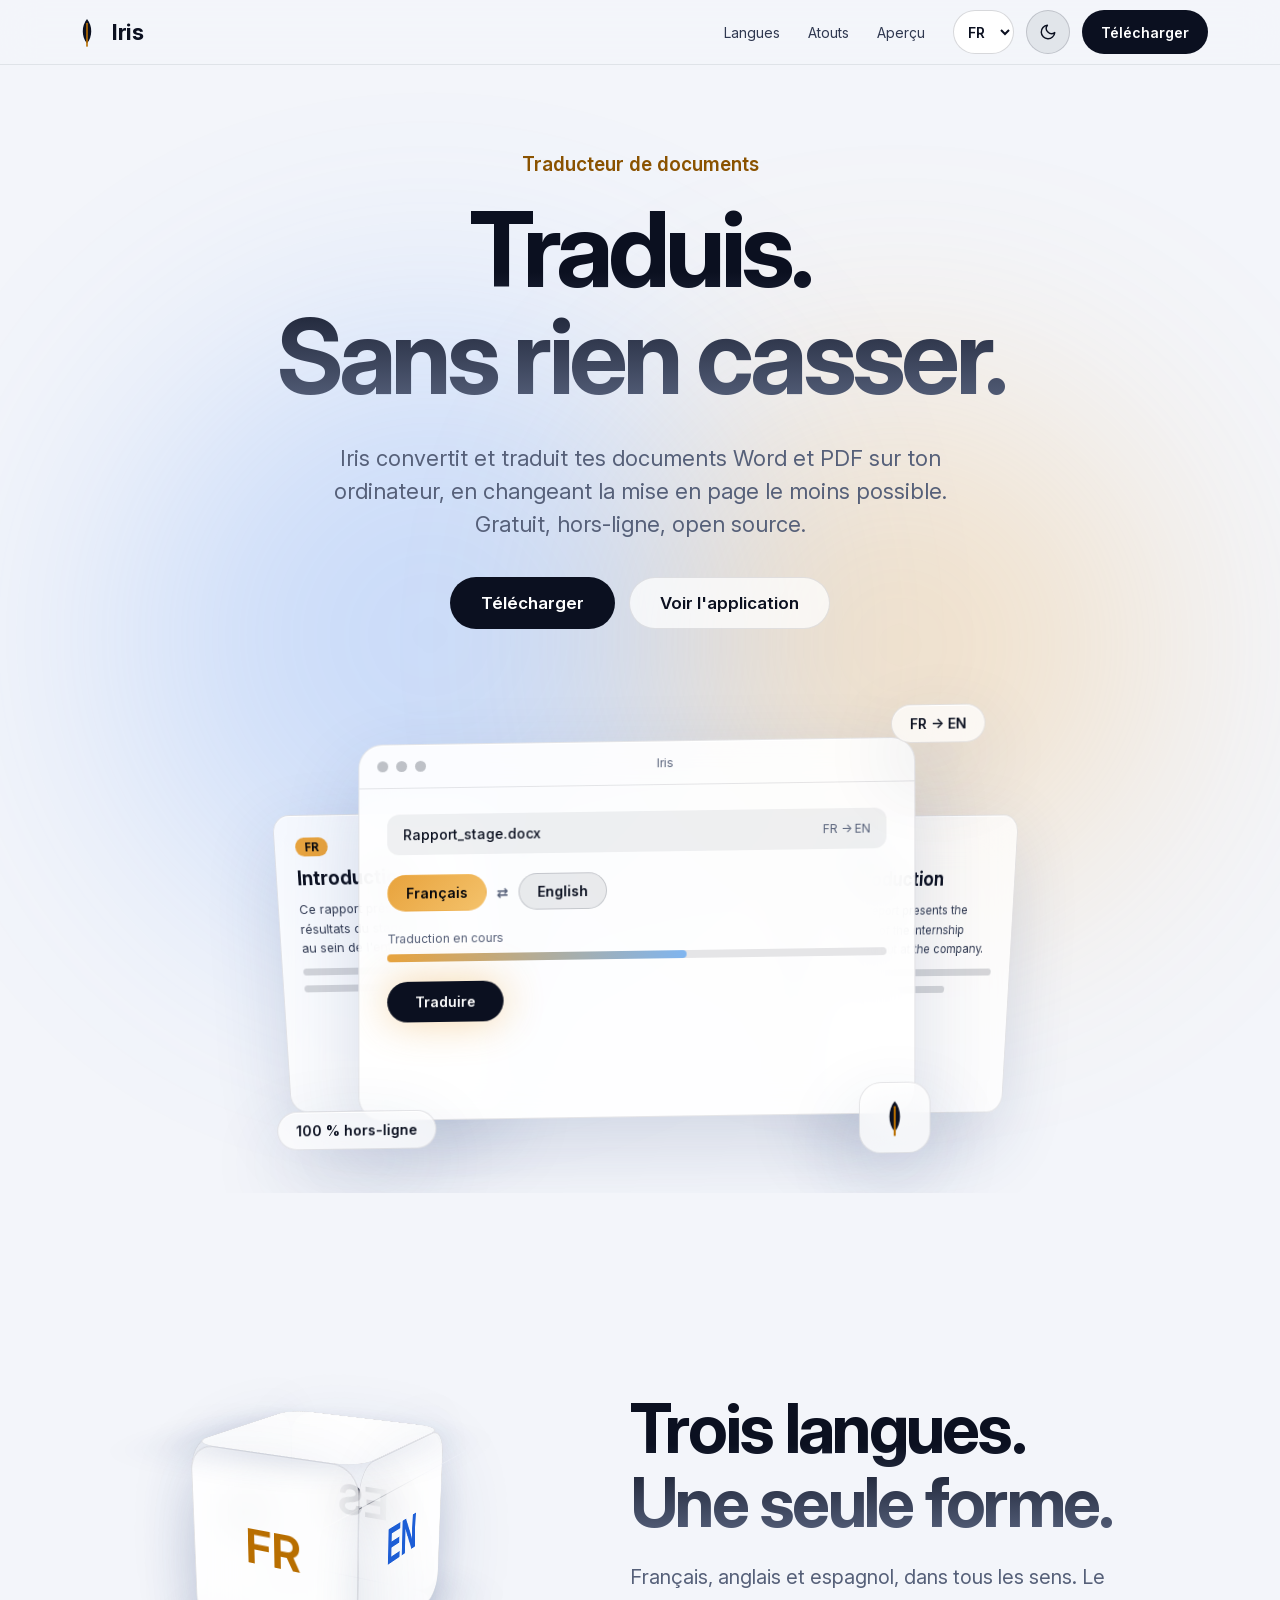
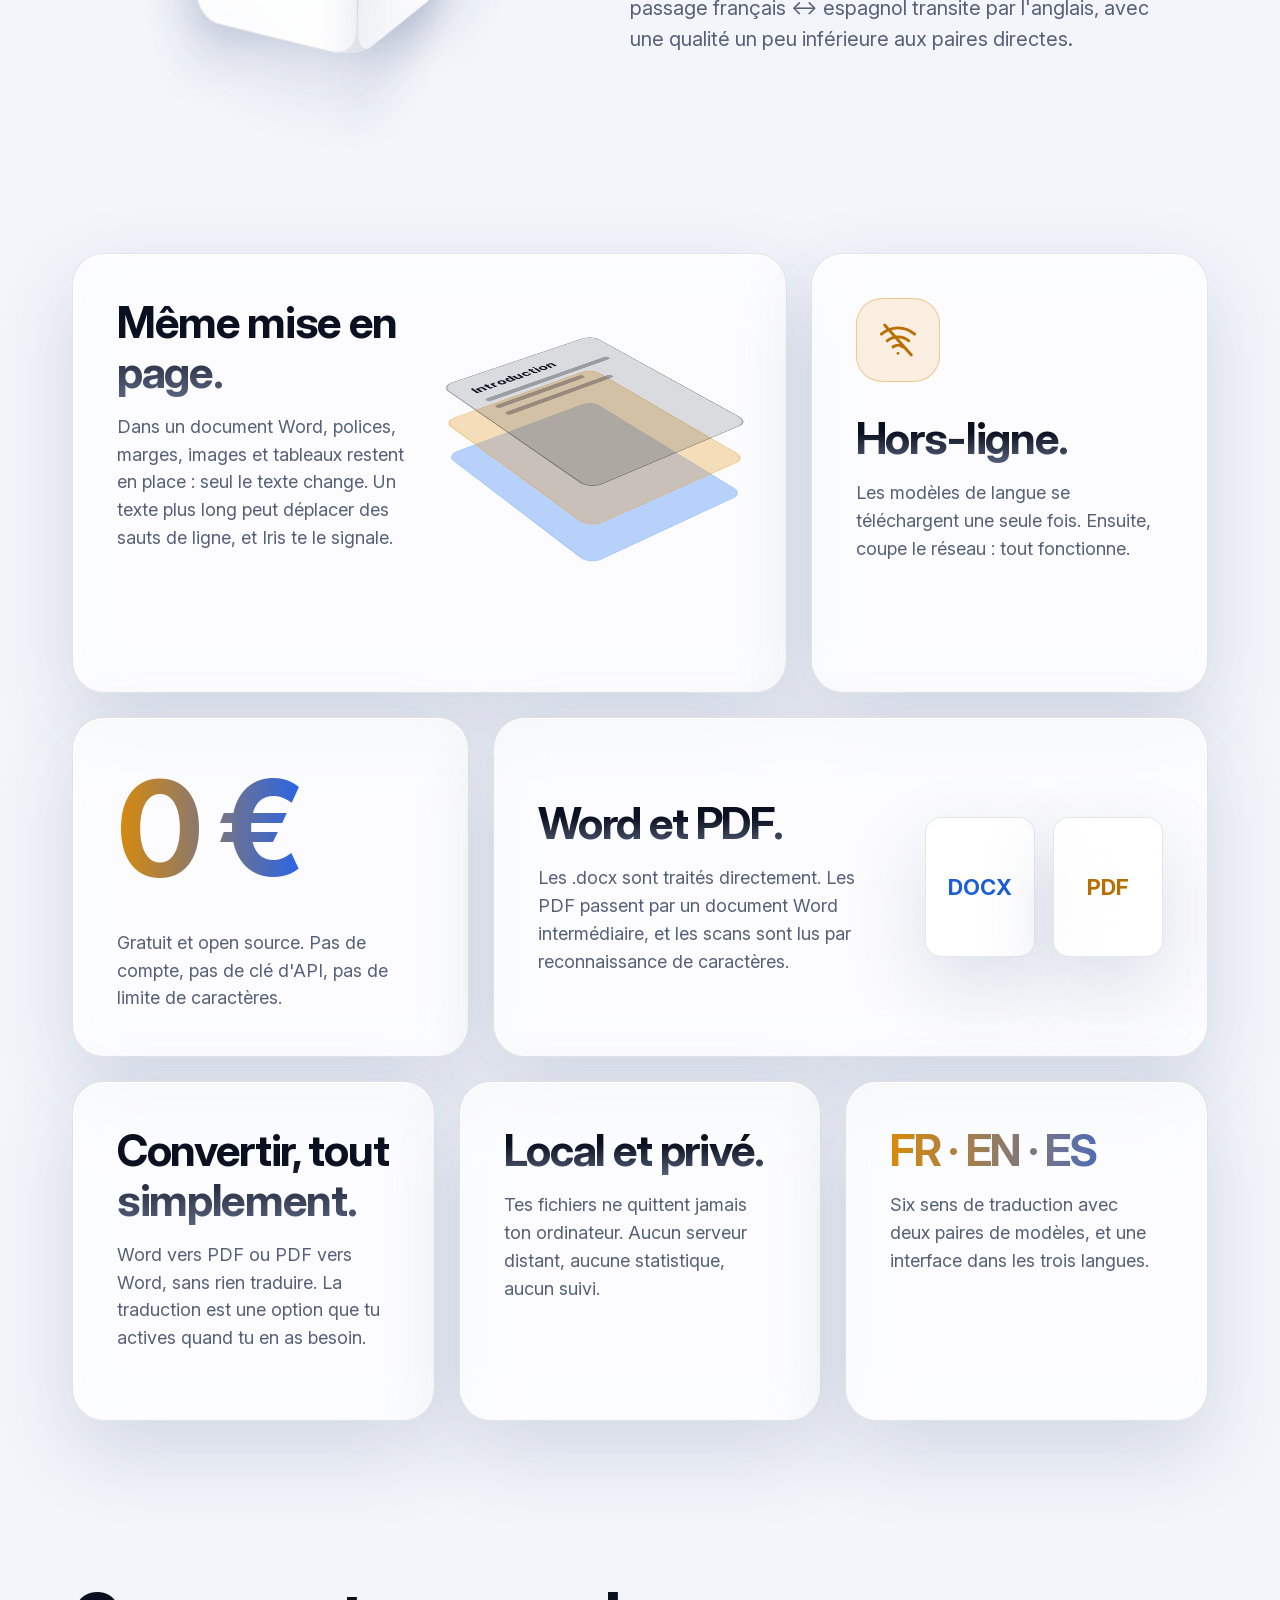
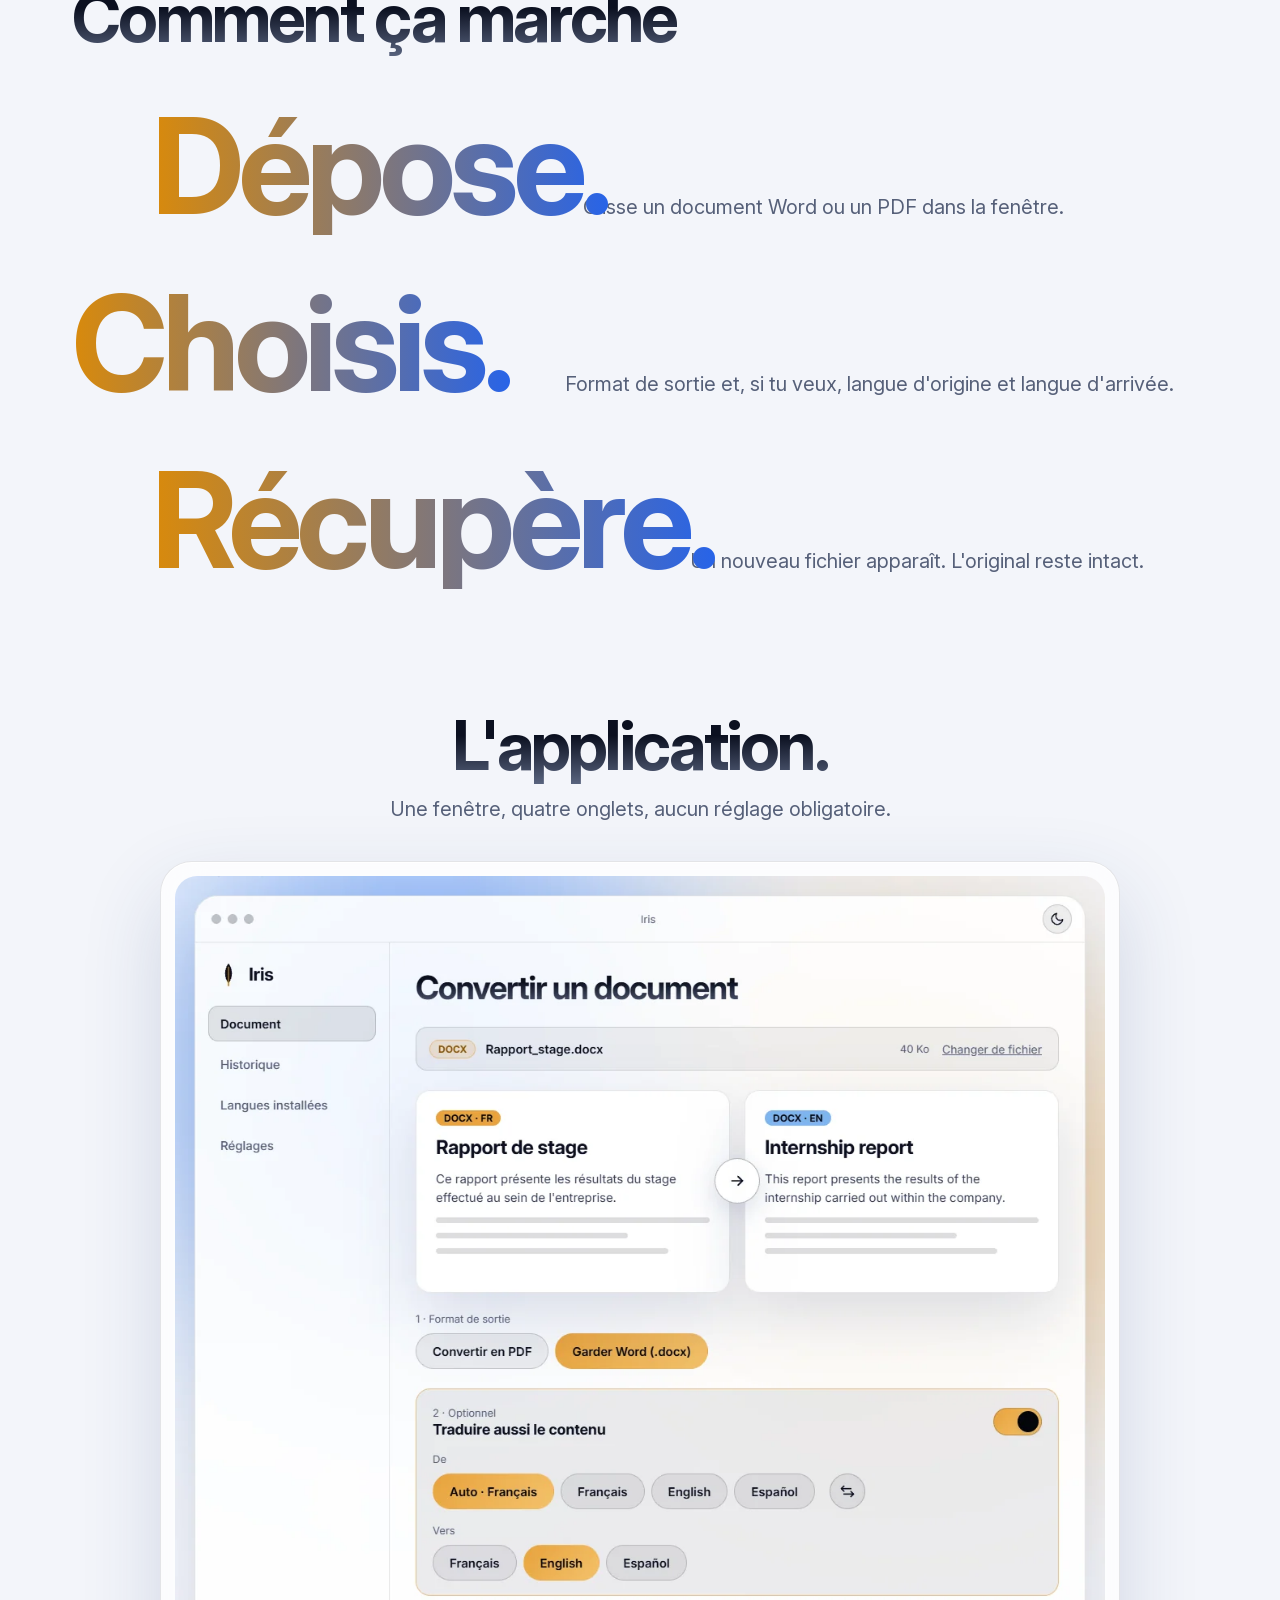
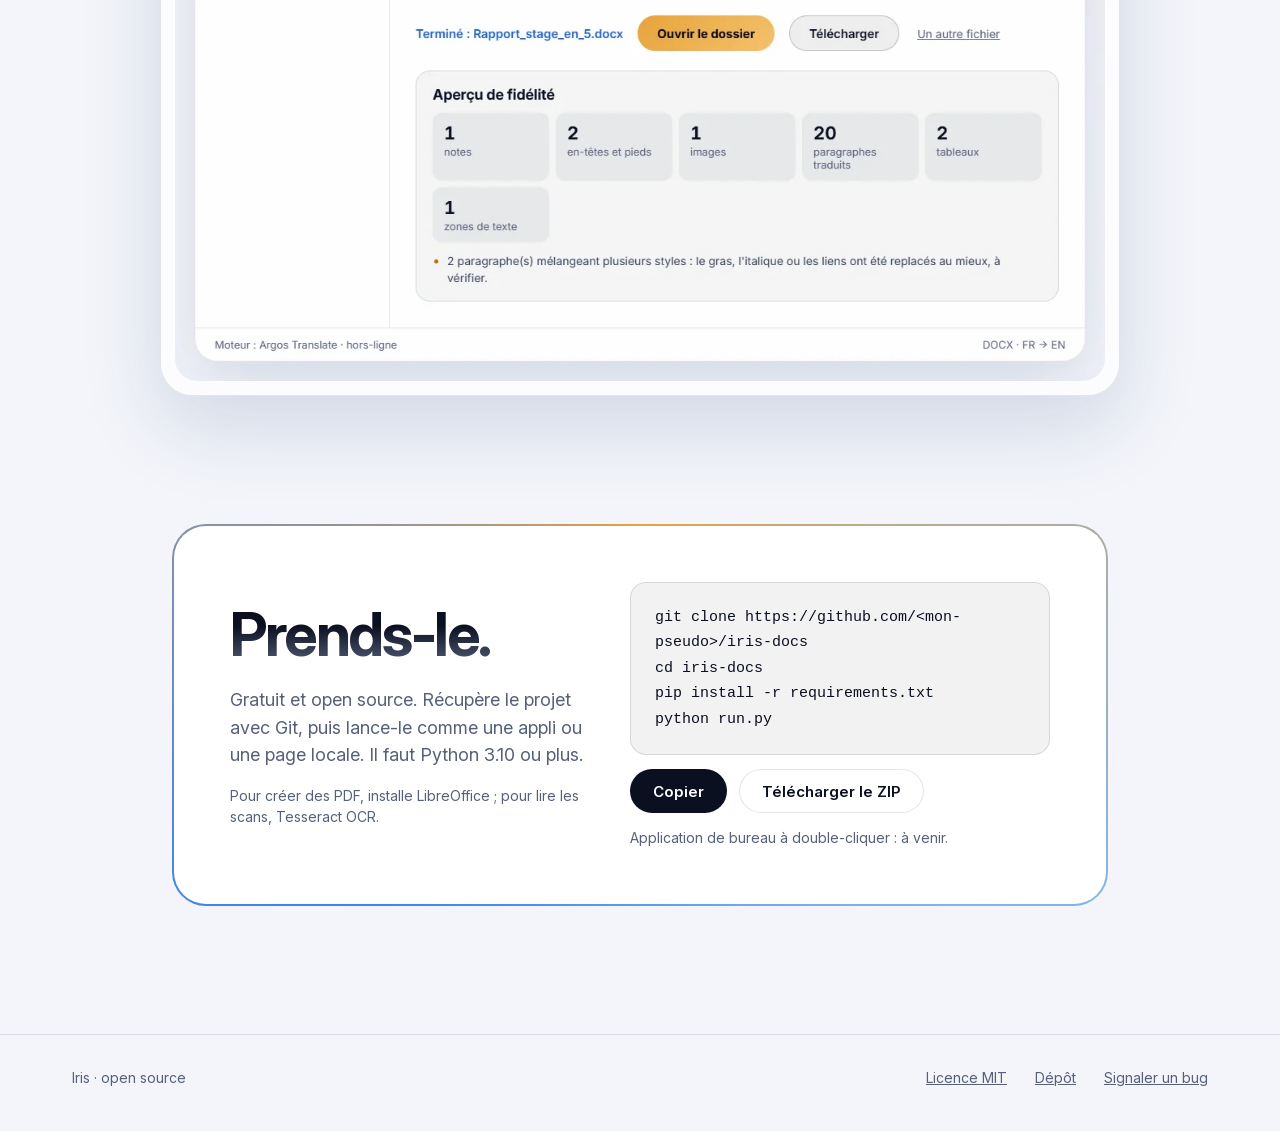
==== site/index.html @ b92fc125 "Site vitrine en français, anglais et espagnol" ====
<!doctype html>
<html lang="fr" data-theme="dark">
<head>
<meta charset="utf-8">
<meta name="viewport" content="width=device-width,initial-scale=1">
<title>Iris — Traduis. Sans rien casser.</title>
<meta name="description" content="Iris convertit et traduit tes documents Word et PDF sur ton ordinateur, en gardant leur mise en page. Gratuit, hors-ligne, open source.">
<link rel="icon" href="assets/iris.svg" type="image/svg+xml">
<link rel="preload" href="fonts/InterVariable.woff2" as="font" type="font/woff2" crossorigin>
<script src="js/theme.js"></script>
<link rel="stylesheet" href="css/site.css">
</head>
<body>
<a class="skip" href="#contenu" data-i18n="skip">Aller au contenu</a>

<header class="top">
<div class="wrap bar">
  <a href="#contenu" class="brand">
    <svg viewBox="0 0 64 64" width="30" height="30" aria-hidden="true"><path d="M32 4C44 18 44 42 32 56C20 42 20 18 32 4Z" fill="currentColor"/><path class="vein" d="M32 14V62" fill="none" stroke-width="3.5" stroke-linecap="round"/></svg>
    <span>Iris</span>
  </a>
  <div class="bar-end">
    <nav id="menu" class="menu" data-i18n-label="navLabel" aria-label="Navigation">
      <a href="#langues" data-i18n="navLanguages">Langues</a>
      <a href="#atouts" data-i18n="navFeatures">Atouts</a>
      <a href="#apercu" data-i18n="navPreview">Aperçu</a>
    </nav>
    <select id="lang" class="lang" data-i18n-label="language" aria-label="Langue">
      <option value="fr">FR</option><option value="en">EN</option><option value="es">ES</option>
    </select>
    <button type="button" class="round" id="themeBtn" data-i18n-label="themeToggle" aria-label="Changer de thème"><span class="i-sun"><svg viewBox="0 0 24 24" width="18" height="18" fill="none" stroke="currentColor" stroke-width="1.9" stroke-linecap="round" stroke-linejoin="round" aria-hidden="true"><circle cx="12" cy="12" r="4"/><path d="M12 2v2M12 20v2M4.9 4.9l1.4 1.4M17.7 17.7l1.4 1.4M2 12h2M20 12h2M4.9 19.1l1.4-1.4M17.7 6.3l1.4-1.4"/></svg></span><span class="i-moon"><svg viewBox="0 0 24 24" width="18" height="18" fill="none" stroke="currentColor" stroke-width="1.9" stroke-linecap="round" stroke-linejoin="round" aria-hidden="true"><path d="M21 12.8A9 9 0 1 1 11.2 3a7 7 0 0 0 9.8 9.8z"/></svg></span></button>
    <a class="btn btn-primary btn-nav" href="#telecharger" data-i18n="download">Télécharger</a>
    <button type="button" class="round burger" id="burger" aria-expanded="false" aria-controls="menu" data-i18n-label="menu" aria-label="Menu"><svg viewBox="0 0 24 24" width="20" height="20" fill="none" stroke="currentColor" stroke-width="1.9" stroke-linecap="round" aria-hidden="true"><path d="M4 7h16M4 12h16M4 17h16"/></svg></button>
  </div>
</div>
</header>

<main id="contenu">

<section class="hero">
<div class="blob blob-a glw" aria-hidden="true"></div>
<div class="blob blob-b glw" aria-hidden="true"></div>
<div class="wrap hero-in">
  <p class="kicker rise" data-i18n="kicker">Traducteur de documents</p>
  <h1 class="grad rise d1" data-i18n="heroTitle">Traduis.
Sans rien casser.</h1>
  <p class="lead rise d2" data-i18n="heroLead">Iris convertit et traduit tes documents Word et PDF sur ton ordinateur, en changeant la mise en page le moins possible. Gratuit, hors-ligne, open source.</p>
  <div class="cta rise d3">
    <a class="btn btn-primary btn-big" href="#telecharger" data-i18n="download">Télécharger</a>
    <a class="btn btn-glass btn-big glass" href="#apercu" data-i18n="seeApp">Voir l'application</a>
  </div>

  <div id="tiltZone" class="scene" aria-hidden="true">
  <div class="scene-scale">
  <div class="sway">
  <div id="stage" class="stage3d">
    <div class="fl side-card side-left">
      <div class="glass doc doc-left"><span class="tag tag-amber">FR</span><strong>Introduction</strong><span>Ce rapport présente les résultats du stage effectué au sein de l'entreprise.</span><div class="line"></div><div class="line w70"></div></div>
    </div>
    <div class="fl2 side-card side-right">
      <div class="glass doc doc-right"><span class="tag tag-sky">EN</span><strong>Introduction</strong><span>This report presents the results of the internship carried out at the company.</span><div class="line"></div><div class="line w70"></div></div>
    </div>
    <div class="mock-pos">
      <div class="glass mock">
        <div class="mock-bar"><i></i><i></i><i></i><span>Iris</span></div>
        <div class="mock-body">
          <div class="mock-file"><span>Rapport_stage.docx</span><small>FR → EN</small></div>
          <div class="mock-langs"><span class="on">Français</span><em>⇄</em><span>English</span></div>
          <div class="mock-progress"><small data-i18n="mockRunning">Traduction en cours</small><div class="track"><div class="prog"></div></div></div>
          <span class="mock-go" data-i18n="mockButton">Traduire</span>
        </div>
      </div>
    </div>
    <div class="fl2 float float-a"><div class="glass chip">FR → EN</div></div>
    <div class="fl float float-b"><div class="glass chip" data-i18n="mockOffline">100 % hors-ligne</div></div>
    <div class="fl float float-c"><div class="glass app-icon"><svg viewBox="0 0 64 64" width="38" height="38"><path d="M32 4C44 18 44 42 32 56C20 42 20 18 32 4Z" fill="currentColor"/><path class="vein" d="M32 14V62" fill="none" stroke-width="3.5" stroke-linecap="round"/></svg></div></div>
  </div>
  </div>
  </div>
  </div>
</div>
</section>

<section id="langues" class="langs">
<div class="wrap split">
  <div class="reveal cube-zone" aria-hidden="true">
    <div class="cube">
      <div class="glass f1">FR</div><div class="glass f2">EN</div><div class="glass f3">ES</div>
      <div class="glass f4">⇄</div><div class="glass f5"></div><div class="glass f6"></div>
    </div>
  </div>
  <div class="reveal split-text">
    <h2 class="grad" data-i18n="langsTitle">Trois langues.
Une seule forme.</h2>
    <p data-i18n="langsText">Français, anglais et espagnol, dans tous les sens. Le passage français ↔ espagnol transite par l'anglais, avec une qualité un peu inférieure aux paires directes.</p>
  </div>
</div>
</section>

<section id="atouts" class="features">
<div class="wrap rows">
  <div class="row">
    <article class="glass card tilt reveal grow2 layout-card">
      <div class="card-text">
        <h3 class="grad" data-i18n="layoutTitle">Même mise en page.</h3>
        <p data-i18n="layoutText">Dans un document Word, polices, marges, images et tableaux restent en place : seul le texte change. Un texte plus long peut déplacer des sauts de ligne, et Iris te le signale.</p>
      </div>
      <div class="layers" aria-hidden="true"><div class="plane"><div class="p1"></div><div class="p2 lay2"></div><div class="p3 lay3"><strong>Introduction</strong><div class="line"></div><div class="line w70"></div><div class="line w85"></div></div></div></div>
    </article>
    <article class="glass card tilt reveal">
      <div class="icon glw" aria-hidden="true"><svg viewBox="0 0 24 24" width="40" height="40" fill="none" stroke="currentColor" stroke-width="1.7" stroke-linecap="round" stroke-linejoin="round"><path d="M2 8.5a15 15 0 0 1 20 0"/><path d="M5.5 12.5a10 10 0 0 1 13 0"/><path d="M9 16.2a5 5 0 0 1 6 0"/><path d="M12 20h.01"/><path d="m4 3 16 18"/></svg></div>
      <h3 class="grad spaced" data-i18n="offlineTitle">Hors-ligne.</h3>
      <p data-i18n="offlineText">Les modèles de langue se téléchargent une seule fois. Ensuite, coupe le réseau : tout fonctionne.</p>
    </article>
  </div>
  <div class="row">
    <article class="glass card short tilt reveal between">
      <span class="gradw huge" data-i18n="price">0 €</span>
      <p data-i18n="freeText">Gratuit et open source. Pas de compte, pas de clé d'API, pas de limite de caractères.</p>
    </article>
    <article class="glass card short tilt reveal grow2 formats">
      <div class="card-text">
        <h3 class="grad" data-i18n="formatsTitle">Word et PDF.</h3>
        <p data-i18n="formatsText">Les .docx sont traités directement. Les PDF passent par un document Word intermédiaire, et les scans sont lus par reconnaissance de caractères.</p>
      </div>
      <div class="files" aria-hidden="true"><div class="fl glass file-docx">DOCX</div><div class="fl2 glass file-pdf">PDF</div></div>
    </article>
  </div>
  <div class="row">
    <article class="glass card short tilt reveal">
      <h3 class="grad" data-i18n="convertTitle">Convertir, tout simplement.</h3>
      <p data-i18n="convertText">Word vers PDF ou PDF vers Word, sans rien traduire. La traduction est une option que tu actives quand tu en as besoin.</p>
    </article>
    <article class="glass card short tilt reveal">
      <h3 class="grad" data-i18n="privateTitle">Local et privé.</h3>
      <p data-i18n="privateText">Tes fichiers ne quittent jamais ton ordinateur. Aucun serveur distant, aucune statistique, aucun suivi.</p>
    </article>
    <article class="glass card short tilt reveal">
      <h3 class="gradw" data-i18n="trioTitle">FR · EN · ES</h3>
      <p data-i18n="trioText">Six sens de traduction avec deux paires de modèles, et une interface dans les trois langues.</p>
    </article>
  </div>
</div>
</section>

<section class="how" aria-labelledby="howTitle">
<div class="wrap steps">
  <h2 id="howTitle" class="grad reveal" data-i18n="howTitle">Comment ça marche</h2>
  <div class="step"><span class="gradw word" data-parallax="1" data-i18n="step1">Dépose.</span><span class="step-text" data-i18n="step1Text">Glisse un document Word ou un PDF dans la fenêtre.</span></div>
  <div class="step"><span class="gradw word" data-parallax="-1" data-i18n="step2">Choisis.</span><span class="step-text" data-i18n="step2Text">Format de sortie et, si tu veux, langue d'origine et langue d'arrivée.</span></div>
  <div class="step"><span class="gradw word" data-parallax="1" data-i18n="step3">Récupère.</span><span class="step-text" data-i18n="step3Text">Un nouveau fichier apparaît. L'original reste intact.</span></div>
</div>
</section>

<section id="apercu" class="preview">
<div class="wrap">
  <h2 class="grad reveal" data-i18n="previewTitle">L'application.</h2>
  <p class="reveal" data-i18n="previewText">Une fenêtre, quatre onglets, aucun réglage obligatoire.</p>
  <figure class="reveal shot glass">
    <img class="only-dark" src="assets/app-dark.webp" width="1148" height="1363" loading="lazy" data-i18n-alt="shotAlt" alt="L'application Iris après la traduction d'un rapport : aperçu, boutons et rapport de fidélité.">
    <img class="only-light" src="assets/app-light.webp" width="1148" height="1363" loading="lazy" data-i18n-alt="shotAlt" alt="L'application Iris après la traduction d'un rapport : aperçu, boutons et rapport de fidélité.">
  </figure>
</div>
</section>

<section id="telecharger" class="get">
<div class="narrow">
  <div class="glowb reveal">
  <div class="get-card">
    <div class="get-text">
      <h2 class="grad" data-i18n="getTitle">Prends-le.</h2>
      <p data-i18n="getText">Gratuit et open source. Récupère le projet avec Git, puis lance-le comme une appli ou une page locale. Il faut Python 3.10 ou plus.</p>
      <p class="small" data-i18n="getTools">Pour créer des PDF, installe LibreOffice ; pour lire les scans, Tesseract OCR.</p>
    </div>
    <div class="get-code">
      <pre id="commands" tabindex="0" data-i18n-label="commandsLabel" aria-label="Commandes d'installation">git clone https://github.com/&lt;mon-pseudo&gt;/iris-docs
cd iris-docs
pip install -r requirements.txt
python run.py</pre>
      <div class="get-actions">
        <button type="button" class="btn btn-primary" id="copy" data-i18n="copy">Copier</button>
        <a class="btn btn-glass" id="zip" href="#" data-i18n="zip">Télécharger le ZIP</a>
      </div>
      <span id="copied" class="small" role="status" aria-live="polite"></span>
      <span class="small" data-i18n="soon">Application de bureau à double-cliquer : à venir.</span>
    </div>
  </div>
  </div>
</div>
</section>
</main>

<footer class="foot">
<div class="wrap foot-in">
  <span>Iris · open source</span>
  <a id="license" href="#" data-i18n="license">Licence MIT</a>
  <a id="repo" href="#" data-i18n="repo">Dépôt</a>
  <a id="bug" href="#" data-i18n="bug">Signaler un bug</a>
</div>
</footer>

<script src="js/config.js"></script>
<script src="js/i18n.js"></script>
<script src="js/site.js"></script>
</body>
</html>
---- site/css/site.css ----
@font-face { font-family: 'Inter'; src: url('../fonts/InterVariable.woff2') format('woff2'); font-weight: 100 900; font-display: swap; }

/* ---------- Jetons ---------- */
:root { --amber: #E8A33D; --amber-light: #F4C26B; --on-amber: #05060B; --sky: #7FB5F0; --royal: #3B82F6; }
:root[data-theme="dark"] {
  color-scheme: dark;
  --bg: #05060B; --fg: #F5F5F7; --muted: #A1A1AA; --soft: #C7C9D4; --wr: 255,255,255;
  --gBg: rgba(255,255,255,0.07); --gBd: rgba(255,255,255,0.15); --gHi: rgba(255,255,255,0.18); --shadow: rgba(0,0,0,0.5);
  --navBg: rgba(5,6,11,0.65); --winBg: rgba(14,18,34,0.78); --card2: #0A0C16; --btnBg: #F5F5F7; --btnFg: #05060B;
  --gA: #FFFFFF; --gB: #8A90A6; --acc: #E8A33D; --acc-text: #E8A33D; --blue: #7FB5F0; --g1: #E8A33D; --g2: #7FB5F0;
  --blobA: 0.5; --blobB: 0.35; --menuBg: rgba(14,18,34,0.97);
}
:root[data-theme="light"] {
  color-scheme: light;
  --bg: #F3F5FA; --fg: #0B1020; --muted: #566079; --soft: #2F3850; --wr: 11,16,32;
  --gBg: rgba(255,255,255,0.72); --gBd: rgba(11,16,32,0.1); --gHi: rgba(255,255,255,1); --shadow: rgba(40,60,120,0.16);
  --navBg: rgba(243,245,250,0.72); --winBg: rgba(255,255,255,0.9); --card2: #FFFFFF; --btnBg: #0B1020; --btnFg: #FFFFFF;
  --gA: #0B1020; --gB: #5A6580; --acc: #B86E00; --acc-text: #8A5200; --blue: #1D5FD8; --g1: #D98A0B; --g2: #2563EB;
  --blobA: 0.22; --blobB: 0.25; --menuBg: rgba(255,255,255,0.98);
}

*, *::before, *::after { box-sizing: border-box; }
html { scroll-behavior: smooth; background: var(--bg); scroll-padding-top: 76px; }
body { margin: 0; background: var(--bg); color: var(--fg); font-family: 'Inter', system-ui, sans-serif; overflow-x: clip; }
h1, h2, h3, p, figure { margin: 0; }
img { display: block; max-width: 100%; height: auto; }
a { color: inherit; }
button, select { font-family: inherit; }
:focus-visible { outline: 2px solid var(--blue); outline-offset: 3px; }
.wrap { max-width: 1200px; margin: 0 auto; padding: 0 32px; }
.narrow { max-width: 1000px; margin: 0 auto; padding: 0 32px; }
.skip { position: absolute; left: 16px; top: -80px; z-index: 40; padding: 12px 18px; border-radius: 12px; background: var(--btnBg); color: var(--btnFg); }
.skip:focus { top: 12px; }

.glass { background: var(--gBg); border: 1px solid var(--gBd); backdrop-filter: blur(22px); -webkit-backdrop-filter: blur(22px); box-shadow: 0 30px 80px var(--shadow), inset 0 1px 0 var(--gHi); }
.grad, .gradw { -webkit-background-clip: text; background-clip: text; -webkit-text-fill-color: transparent; color: transparent; }
.grad { background-image: linear-gradient(180deg, var(--gA) 35%, var(--gB)); }
.gradw { background-image: linear-gradient(90deg, var(--g1), var(--g2)); }
.blob { position: absolute; border-radius: 50%; filter: blur(130px); pointer-events: none; }
.line { height: 7px; flex: none; border-radius: 4px; background: rgba(var(--wr), 0.16); }
.w70 { width: 70%; } .w85 { width: 85%; }

/* ---------- Boutons ---------- */
.btn {
  display: inline-flex; align-items: center; justify-content: center; min-height: 44px; padding: 8px 22px; border-radius: 999px;
  border: 1px solid transparent; font-size: 15px; font-weight: 600; text-decoration: none; cursor: pointer; text-align: center;
  transition: transform 0.2s ease, box-shadow 0.25s ease, background-color 0.2s ease;
}
.btn:hover { transform: scale(1.04); box-shadow: 0 8px 30px var(--shadow); }
.btn:active { transform: scale(0.98); }
.btn-primary { background: var(--btnBg); color: var(--btnFg); }
.btn-primary:hover { box-shadow: 0 0 34px rgba(232,163,61,0.5); }
.btn-glass { background: var(--gBg); border-color: var(--gBd); color: var(--fg); }
.btn-glass.glass { box-shadow: none; }
.btn-big { min-height: 52px; padding: 10px 30px; font-size: 17px; }
.round {
  width: 44px; height: 44px; flex: none; border-radius: 50%; border: 1px solid rgba(var(--wr), 0.16); background: rgba(var(--wr), 0.07);
  color: var(--fg); display: inline-flex; align-items: center; justify-content: center; cursor: pointer; padding: 0; transition: transform 0.2s ease, background-color 0.2s;
}
.round:hover { transform: scale(1.06); background: rgba(var(--wr), 0.12); }
.round:active { transform: scale(0.96); }
.i-sun, .i-moon { display: none; line-height: 0; }
html[data-theme="dark"] .i-sun, html[data-theme="light"] .i-moon { display: inline-flex; }

/* ---------- En-tête ---------- */
.top { position: sticky; top: 0; z-index: 20; background: var(--navBg); backdrop-filter: blur(18px); -webkit-backdrop-filter: blur(18px); border-bottom: 1px solid rgba(var(--wr), 0.08); }
.bar { min-height: 64px; display: flex; align-items: center; justify-content: space-between; gap: 12px; }
.brand { display: flex; align-items: center; gap: 10px; min-height: 44px; text-decoration: none; }
.brand span { font-weight: 700; font-size: 22px; letter-spacing: -0.02em; }
.vein { stroke: var(--acc); }
.bar-end { display: flex; align-items: center; gap: 12px; }
.menu { display: flex; gap: 28px; margin-right: 16px; }
.menu a { display: inline-flex; align-items: center; min-height: 44px; text-decoration: none; font-size: 14px; color: var(--soft); transition: color 0.2s; }
.menu a:hover { color: var(--fg); }
.lang { min-height: 44px; padding: 0 10px; border-radius: 999px; border: 1px solid rgba(var(--wr), 0.16); background: var(--card2); color: var(--fg); font-size: 14px; font-weight: 600; cursor: pointer; }
.lang:hover { border-color: var(--acc); }
.btn-nav { font-size: 14px; padding: 0 18px; }
.burger { display: none; }

/* ---------- Héros ---------- */
.hero { position: relative; padding: clamp(48px, 7vw, 88px) 0 0; text-align: center; overflow: clip; }
.hero .blob-a { left: 50%; top: 260px; width: 620px; height: 620px; margin-left: -520px; background: var(--royal); opacity: var(--blobA); }
.hero .blob-b { left: 50%; top: 320px; width: 520px; height: 520px; background: var(--amber); opacity: var(--blobB); }
.hero-in { position: relative; }
.kicker { margin: 0 0 20px; font-size: clamp(16px, 2vw, 19px); font-weight: 600; color: var(--acc-text); }
h1 { margin: 0 auto; max-width: 980px; font-size: clamp(42px, 10vw, 104px); line-height: 1.03; letter-spacing: -0.045em; font-weight: 700; white-space: pre-line; padding-bottom: 0.04em; }
.lead { margin: 28px auto 0; max-width: 660px; font-size: clamp(17px, 2.4vw, 22px); line-height: 1.5; color: var(--muted); }
.cta { margin-top: 36px; display: flex; flex-wrap: wrap; gap: 14px; justify-content: center; }

/* Scène 3D : dessinée en 760 × 430, puis mise à l'échelle (--k est calculé par site.js). */
.scene { --k: 1; position: relative; margin-top: clamp(24px, 5vw, 64px); height: calc(500px * var(--k)); perspective: 1600px; }
.scene-scale { position: absolute; left: 50%; top: 40px; width: 760px; height: 430px; margin-left: -380px; transform: scale(var(--k)); transform-origin: top center; text-align: left; }
.sway, .stage3d { width: 100%; height: 100%; transform-style: preserve-3d; }
.stage3d { position: relative; transform: rotateX(8deg) rotateY(-6deg); transition: transform 0.25s ease-out; }
.side-card { position: absolute; width: 230px; height: 300px; transform-style: preserve-3d; }
.side-left { left: 0; top: 60px; } .side-right { left: 530px; top: 70px; }
.doc { width: 100%; height: 100%; padding: 22px; border-radius: 18px; display: flex; flex-direction: column; gap: 10px; }
.doc strong { font-size: 20px; } .doc > span:not(.tag) { font-size: 13px; line-height: 1.5; color: var(--soft); }
.doc-left { transform: translateZ(-110px) rotateY(28deg) rotateZ(-4deg); }
.doc-right { transform: translateZ(-110px) rotateY(-28deg) rotateZ(4deg); }
.tag { align-self: flex-start; padding: 2px 10px; border-radius: 999px; font-size: 12px; font-weight: 700; color: var(--on-amber); }
.tag-amber { background: var(--amber); } .tag-sky { background: var(--sky); }
.mock-pos { position: absolute; left: 100px; top: 10px; width: 560px; height: 380px; transform-style: preserve-3d; }
.mock { width: 100%; height: 100%; border-radius: 24px; transform: translateZ(30px); overflow: hidden; display: flex; flex-direction: column; background: var(--winBg); }
.mock-bar { display: flex; align-items: center; gap: 8px; padding: 14px 18px; border-bottom: 1px solid rgba(var(--wr), 0.1); }
.mock-bar i { width: 11px; height: 11px; border-radius: 50%; background: rgba(var(--wr), 0.25); }
.mock-bar span { flex: 1; text-align: center; font-size: 12px; color: var(--muted); }
.mock-body { padding: 26px 28px; display: flex; flex-direction: column; gap: 20px; }
.mock-file { display: flex; justify-content: space-between; align-items: center; padding: 12px 16px; border-radius: 12px; background: rgba(var(--wr), 0.06); font-size: 14px; font-weight: 500; }
.mock small { font-size: 12px; color: var(--muted); font-weight: 400; }
.mock-langs { display: flex; gap: 10px; align-items: center; font-size: 14px; font-weight: 600; }
.mock-langs span { padding: 9px 18px; border-radius: 999px; background: rgba(var(--wr), 0.08); border: 1px solid rgba(var(--wr), 0.16); }
.mock-langs span.on { border-color: transparent; background: linear-gradient(135deg, var(--amber), var(--amber-light)); color: var(--on-amber); }
.mock-langs em { font-style: normal; color: var(--muted); }
.mock-progress { display: flex; flex-direction: column; gap: 8px; }
.track { height: 8px; border-radius: 4px; background: rgba(var(--wr), 0.1); }
.prog { height: 8px; width: 60%; border-radius: 4px; background: linear-gradient(90deg, var(--amber), var(--sky)); }
.mock-go { align-self: flex-start; padding: 12px 28px; border-radius: 999px; background: var(--btnBg); color: var(--btnFg); font-size: 14px; font-weight: 600; box-shadow: 0 0 40px rgba(232,163,61,0.45); }
.float { position: absolute; transform-style: preserve-3d; }
.float-a { right: 20px; top: -10px; } .float-b { left: 30px; bottom: -4px; } .float-c { right: 70px; bottom: -20px; }
.chip { padding: 10px 18px; border-radius: 999px; font-size: 14px; font-weight: 600; white-space: nowrap; }
.float-a .chip { transform: translateZ(120px); } .float-b .chip { transform: translateZ(140px); }
.app-icon { width: 72px; height: 72px; border-radius: 22px; display: flex; align-items: center; justify-content: center; transform: translateZ(170px); }

/* ---------- Langues ---------- */
.langs { padding: clamp(80px, 13vw, 160px) 0 clamp(48px, 7vw, 80px); }
.split { display: flex; flex-wrap: wrap; gap: 60px; align-items: center; }
.cube-zone { flex: 1 1 360px; min-width: 0; height: 340px; display: flex; align-items: center; justify-content: center; perspective: 1000px; }
.cube { position: relative; width: 180px; height: 180px; transform-style: preserve-3d; transform: rotateX(-18deg) rotateY(-30deg); }
.cube > div { position: absolute; inset: 0; display: flex; align-items: center; justify-content: center; border-radius: 26px; font-size: 48px; font-weight: 700; }
.f1 { color: var(--acc); transform: translateZ(90px); }
.f2 { color: var(--blue); transform: rotateY(90deg) translateZ(90px); }
.f3 { color: var(--fg); transform: rotateY(180deg) translateZ(90px); }
.f4 { color: var(--muted); transform: rotateY(-90deg) translateZ(90px); }
.f5 { transform: rotateX(90deg) translateZ(90px); }
.f6 { transform: rotateX(-90deg) translateZ(90px); }
.split-text { flex: 1 1 440px; min-width: 0; display: flex; flex-direction: column; gap: 20px; }
h2 { font-size: clamp(36px, 6.4vw, 68px); line-height: 1.08; letter-spacing: -0.04em; font-weight: 700; padding-bottom: 0.04em; overflow-wrap: anywhere; }
.split-text h2 { white-space: pre-line; }
.split-text p { font-size: clamp(17px, 2vw, 20px); line-height: 1.55; color: var(--muted); max-width: 520px; }

/* ---------- Cartes ---------- */
.features { padding: clamp(48px, 7vw, 80px) 0 clamp(64px, 10vw, 120px); }
.rows { display: flex; flex-direction: column; gap: 24px; }
.row { display: flex; flex-wrap: wrap; gap: 24px; }
.card { flex: 1 1 320px; min-width: 0; position: relative; overflow: hidden; padding: clamp(26px, 4vw, 44px); border-radius: 32px; min-height: 440px; display: flex; flex-direction: column; gap: 14px; }
.card.short { min-height: 340px; }
.grow2 { flex: 2 1 560px; }
.card h3 { font-size: clamp(30px, 3.8vw, 44px); line-height: 1.12; letter-spacing: -0.03em; font-weight: 700; overflow-wrap: anywhere; padding-bottom: 0.04em; }
.card p { font-size: clamp(16px, 1.6vw, 18px); line-height: 1.55; color: var(--muted); }
.card-text { display: flex; flex-direction: column; gap: 14px; }
.layout-card .card-text { max-width: 300px; }
.layers { position: absolute; right: 30px; top: 40px; width: 330px; height: 360px; perspective: 1200px; }
.plane { position: absolute; left: 70px; top: 60px; width: 190px; height: 240px; transform-style: preserve-3d; transform: rotateX(58deg) rotateZ(-38deg); }
.plane > div { position: absolute; inset: 0; border-radius: 14px; }
.p1 { background: rgba(59,130,246,0.35); border: 1px solid rgba(127,181,240,0.5); }
.p2 { background: rgba(232,163,61,0.35); border: 1px solid rgba(232,163,61,0.6); transform: translateZ(40px); }
.p3 { background: rgba(var(--wr), 0.14); border: 1px solid rgba(var(--wr), 0.4); padding: 18px; display: flex; flex-direction: column; gap: 10px; transform: translateZ(80px); }
.p3 strong { font-size: 16px; } .p3 .line { background: rgba(var(--wr), 0.3); }
.icon { width: 84px; height: 84px; border-radius: 26px; display: flex; align-items: center; justify-content: center; background: rgba(232,163,61,0.16); border: 1px solid rgba(232,163,61,0.5); color: var(--acc); }
.spaced { margin-top: 18px; }
.between { justify-content: space-between; }
.huge { font-size: clamp(88px, 12vw, 132px); line-height: 1; letter-spacing: -0.05em; font-weight: 700; padding-right: 0.06em; align-self: flex-start; }
.formats { flex-direction: row; flex-wrap: wrap; gap: 30px; align-items: center; justify-content: space-between; }
.formats .card-text { flex: 1 1 260px; }
.files { display: flex; gap: 18px; }
.files > div { width: 110px; height: 140px; border-radius: 16px; display: flex; align-items: center; justify-content: center; font-weight: 700; font-size: 22px; }
.file-docx { color: var(--blue); } .file-pdf { color: var(--acc); }
.tilt { transition: transform 0.35s cubic-bezier(0.2,0.7,0.2,1); }
.tilt:hover { transform: perspective(1000px) rotateX(3deg) rotateY(-4deg) translateY(-6px); }

/* ---------- Comment ça marche ---------- */
.how { padding: 40px 0 clamp(64px, 10vw, 120px); overflow: clip; }
.steps { display: flex; flex-direction: column; gap: clamp(28px, 4vw, 40px); }
.step { display: flex; flex-wrap: wrap; align-items: baseline; gap: 8px 48px; }
.word { display: inline-block; font-size: clamp(56px, 12vw, 132px); line-height: 1.04; letter-spacing: -0.045em; font-weight: 700; padding-right: 0.06em; transform: translateX(var(--shift, 0px)); }
.step-text { flex: 1 1 280px; font-size: clamp(17px, 2vw, 20px); color: var(--muted); line-height: 1.5; }

/* ---------- Aperçu ---------- */
.preview { padding: 0 0 clamp(64px, 10vw, 140px); text-align: center; }
.preview p { margin-top: 12px; font-size: clamp(17px, 2vw, 20px); color: var(--muted); }
.shot { margin: 40px auto 0; max-width: 960px; padding: clamp(6px, 1.2vw, 14px); border-radius: clamp(18px, 3vw, 32px); }
.shot img { width: 100%; border-radius: clamp(12px, 2vw, 22px); }
html[data-theme="dark"] .only-light, html[data-theme="light"] .only-dark { display: none; }

/* ---------- Téléchargement ---------- */
.get { padding: 0 0 clamp(64px, 10vw, 140px); }
.glowb { padding: 2px; border-radius: 34px; background: conic-gradient(from var(--ang), var(--amber), var(--sky), var(--royal), var(--amber)); }
.get-card { background: var(--card2); border-radius: 32px; padding: clamp(24px, 5vw, 56px); display: flex; flex-wrap: wrap; gap: 40px; align-items: center; }
.get-text { flex: 1 1 280px; min-width: 0; display: flex; flex-direction: column; gap: 16px; }
.get-text h2 { font-size: clamp(38px, 5.6vw, 60px); }
.get-text p { font-size: clamp(16px, 1.6vw, 18px); line-height: 1.55; color: var(--muted); }
.get-code { flex: 1 1 340px; min-width: 0; display: flex; flex-direction: column; gap: 14px; }
pre { margin: 0; padding: 22px 24px; background: rgba(var(--wr), 0.05); border: 1px solid rgba(var(--wr), 0.12); border-radius: 16px; font-family: ui-monospace, Menlo, Consolas, monospace; font-size: clamp(13px, 1.5vw, 15px); line-height: 1.7; white-space: pre-wrap; overflow-wrap: anywhere; }
.get-actions { display: flex; flex-wrap: wrap; gap: 12px; }
.get-text .small, .small { font-size: 14px; line-height: 1.5; color: var(--muted); }
.small:empty { display: none; }

.foot { border-top: 1px solid rgba(var(--wr), 0.1); }
.foot-in { padding-top: 20px; padding-bottom: 32px; display: flex; flex-wrap: wrap; gap: 8px 28px; align-items: center; font-size: 14px; color: var(--muted); }
.foot-in span { margin-right: auto; }
.foot-in a { display: inline-flex; align-items: center; min-height: 44px; }
.foot-in a:hover { color: var(--fg); }

/* ---------- Mouvement ---------- */
@property --ang { syntax: '<angle>'; initial-value: 0deg; inherits: false; }
@keyframes spin { to { --ang: 360deg; } }
@keyframes rise { from { opacity: 0; transform: translateY(30px); } to { opacity: 1; transform: none; } }
@keyframes floatY { 0%,100% { transform: translateY(0); } 50% { transform: translateY(-16px); } }
@keyframes floatY2 { 0%,100% { transform: translateY(0); } 50% { transform: translateY(14px); } }
@keyframes sway { 0%,100% { transform: rotateY(-5deg) rotateX(-1deg); } 50% { transform: rotateY(5deg) rotateX(2deg); } }
@keyframes cube { from { transform: rotateX(-18deg) rotateY(0deg); } to { transform: rotateX(-18deg) rotateY(360deg); } }
@keyframes lay2 { 0%,100% { transform: translateZ(14px); } 50% { transform: translateZ(60px); } }
@keyframes lay3 { 0%,100% { transform: translateZ(28px); } 50% { transform: translateZ(120px); } }
@keyframes glow { 0%,100% { opacity: 0.5; transform: scale(1); } 50% { opacity: 0.9; transform: scale(1.12); } }
@keyframes prog { 0% { width: 6%; } 80%,100% { width: 100%; } }
@keyframes reveal { from { opacity: 0; transform: translateY(60px) scale(0.95); } to { opacity: 1; transform: none; } }
.rise { animation: rise 0.9s cubic-bezier(0.2,0.7,0.2,1) both; }
.d1 { animation-delay: 0.1s; } .d2 { animation-delay: 0.2s; } .d3 { animation-delay: 0.3s; }
.fl { animation: floatY 6s ease-in-out infinite; }
.fl2 { animation: floatY2 7s ease-in-out infinite; }
.sway { animation: sway 11s ease-in-out infinite; }
.scene:hover .sway { animation-play-state: paused; }
.cube { animation: cube 18s linear infinite; }
.lay2 { animation: lay2 5s ease-in-out infinite; }
.lay3 { animation: lay3 5s ease-in-out infinite; }
.glw { animation: glow 8s ease-in-out infinite; }
.prog { animation: prog 4s ease-in-out infinite; }
.glowb { animation: spin 6s linear infinite; }
@supports (animation-timeline: view()) { .reveal { animation: reveal linear backwards; animation-timeline: view(); animation-range: entry 0% cover 24%; } }
@media (prefers-reduced-motion: reduce) {
  html { scroll-behavior: auto; }
  *, *::before, *::after { animation: none !important; transition: none !important; }
  .tilt:hover { transform: none; }
}

/* ---------- Tablettes et téléphones ---------- */
@media (max-width: 860px) {
  .burger { display: inline-flex; }
  .menu {
    display: none; position: absolute; top: 100%; right: 16px; margin: 8px 0 0; padding: 8px; min-width: 200px;
    flex-direction: column; gap: 2px; border-radius: 18px; border: 1px solid var(--gBd); background: var(--menuBg); box-shadow: 0 24px 60px var(--shadow);
  }
  .menu.open { display: flex; }
  .menu a { padding: 0 14px; font-size: 15px; border-radius: 12px; }
  .menu a:hover { background: rgba(var(--wr), 0.07); }
  .layout-card .card-text { max-width: none; }
  .layers { position: relative; right: auto; top: auto; align-self: center; width: 260px; height: 300px; margin-top: -10px; }
  .plane { left: 35px; top: 40px; }
  .grow2 { flex-basis: 100%; }
  .card, .card.short { min-height: 0; }
}
@media (max-width: 599px) {
  .wrap, .narrow { padding: 0 16px; }
  .bar-end { gap: 8px; }
  .btn-nav { display: none; }
  .cta .btn { width: 100%; }
  .side-card, .float { display: none; }
  .scene { height: calc(450px * var(--k)); }
  .cube-zone { height: 280px; }
  .row, .rows { gap: 16px; }
  .get-actions .btn { flex: 1 1 100%; }
  .foot-in span { flex-basis: 100%; }
}
@media (min-width: 2200px) { html { zoom: 1.45; } }
@media (min-width: 3200px) { html { zoom: 2; } }
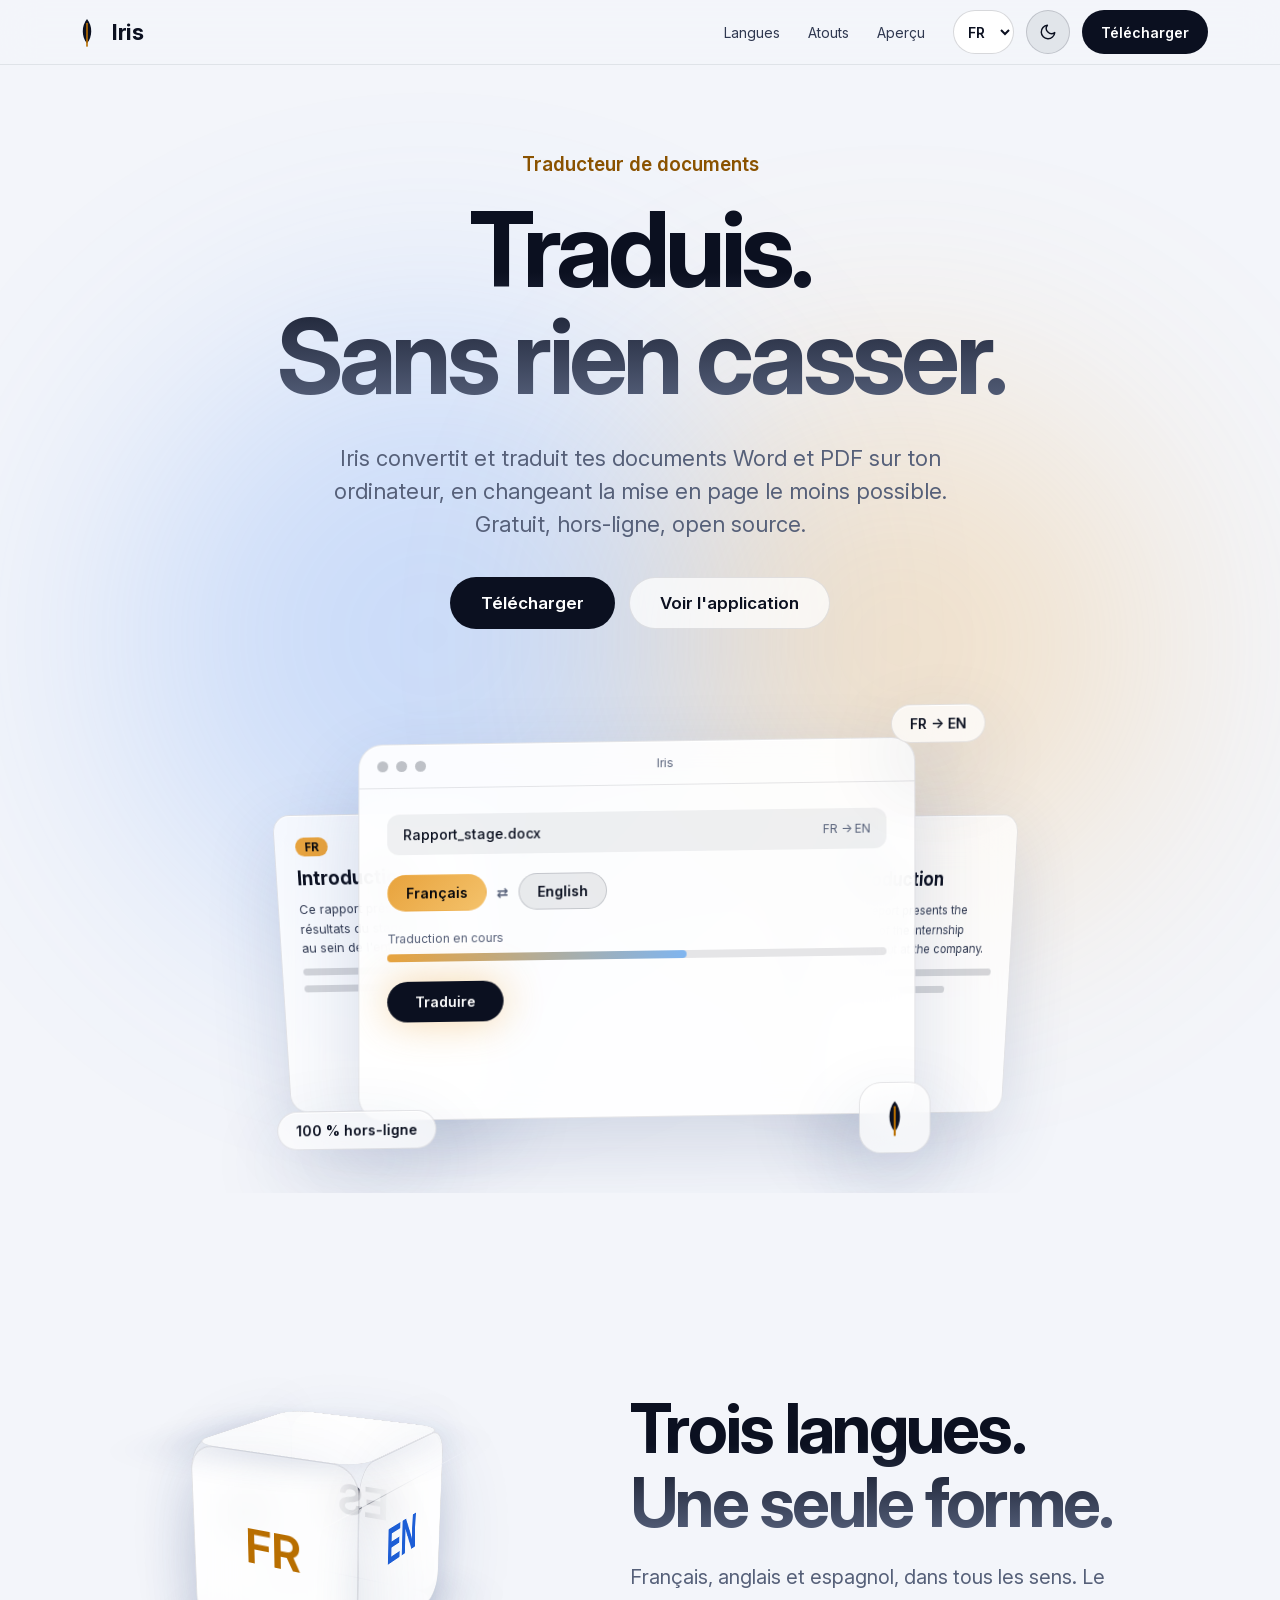
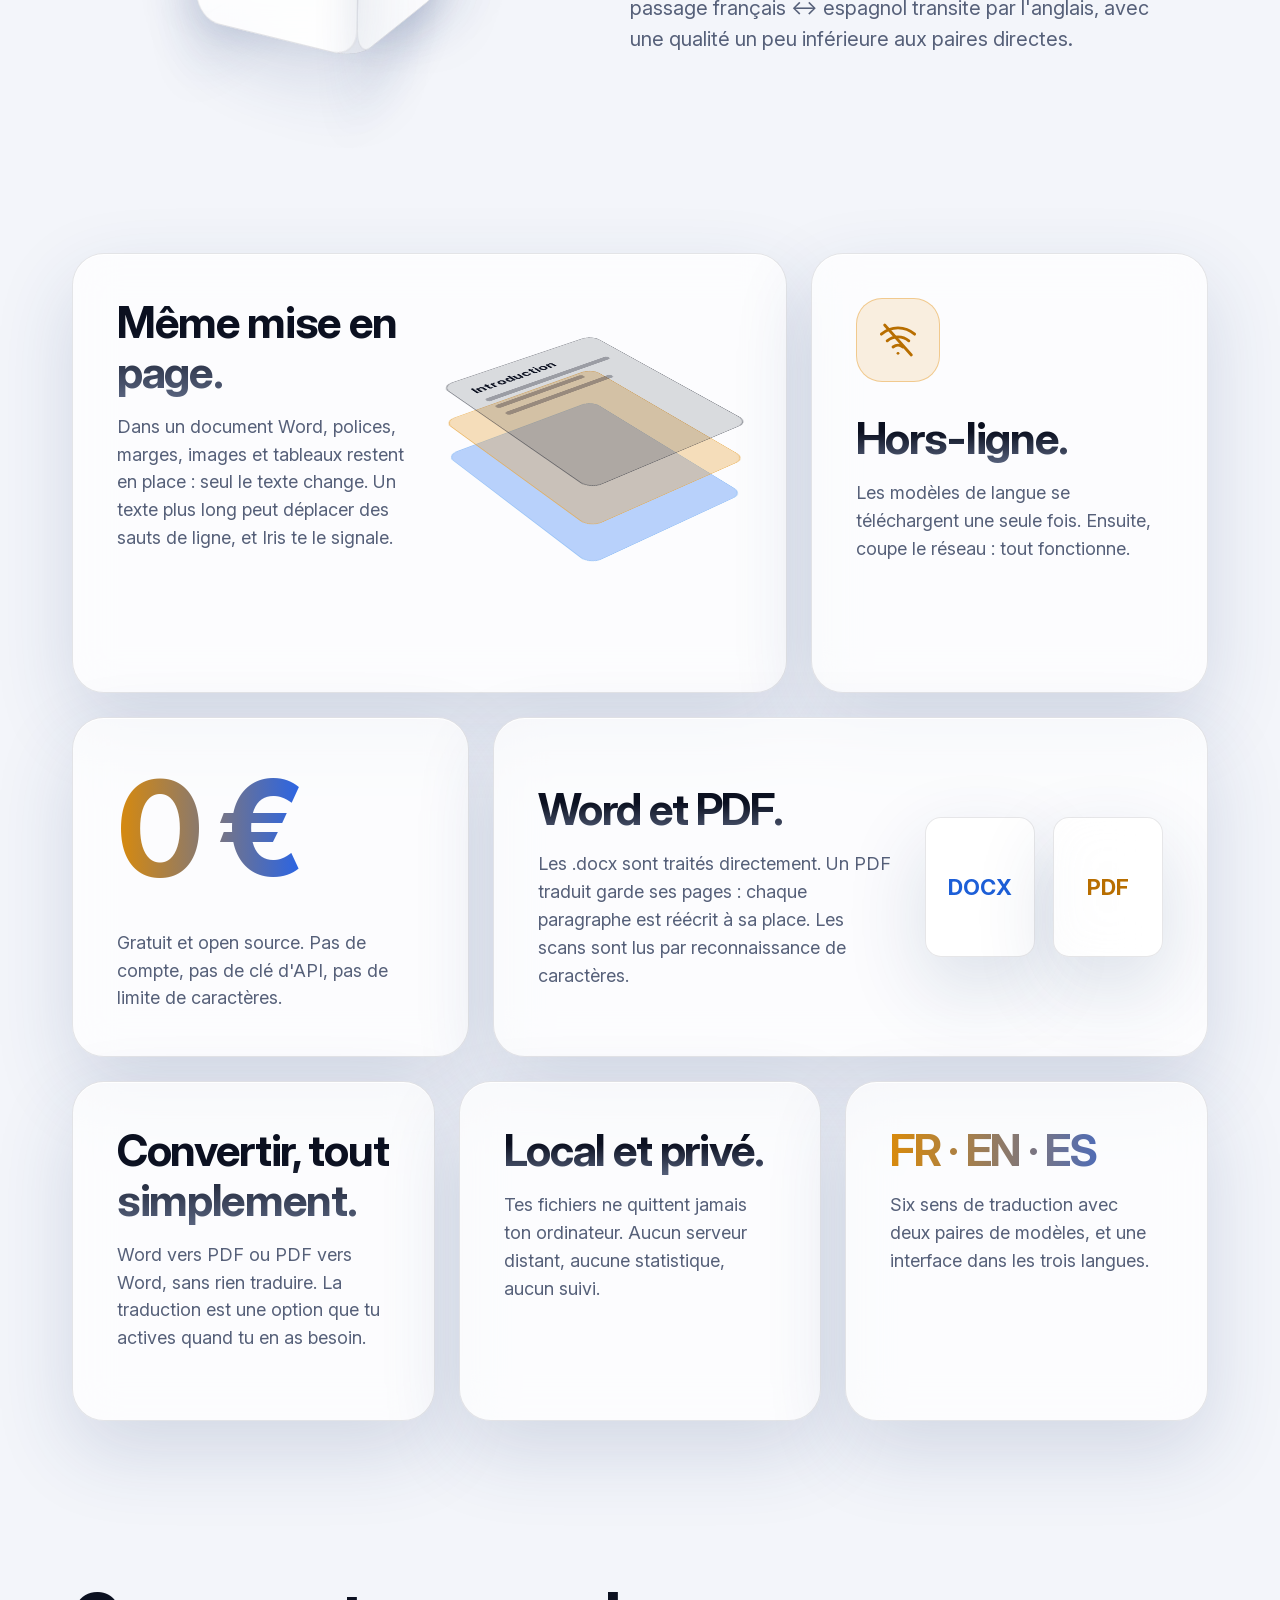
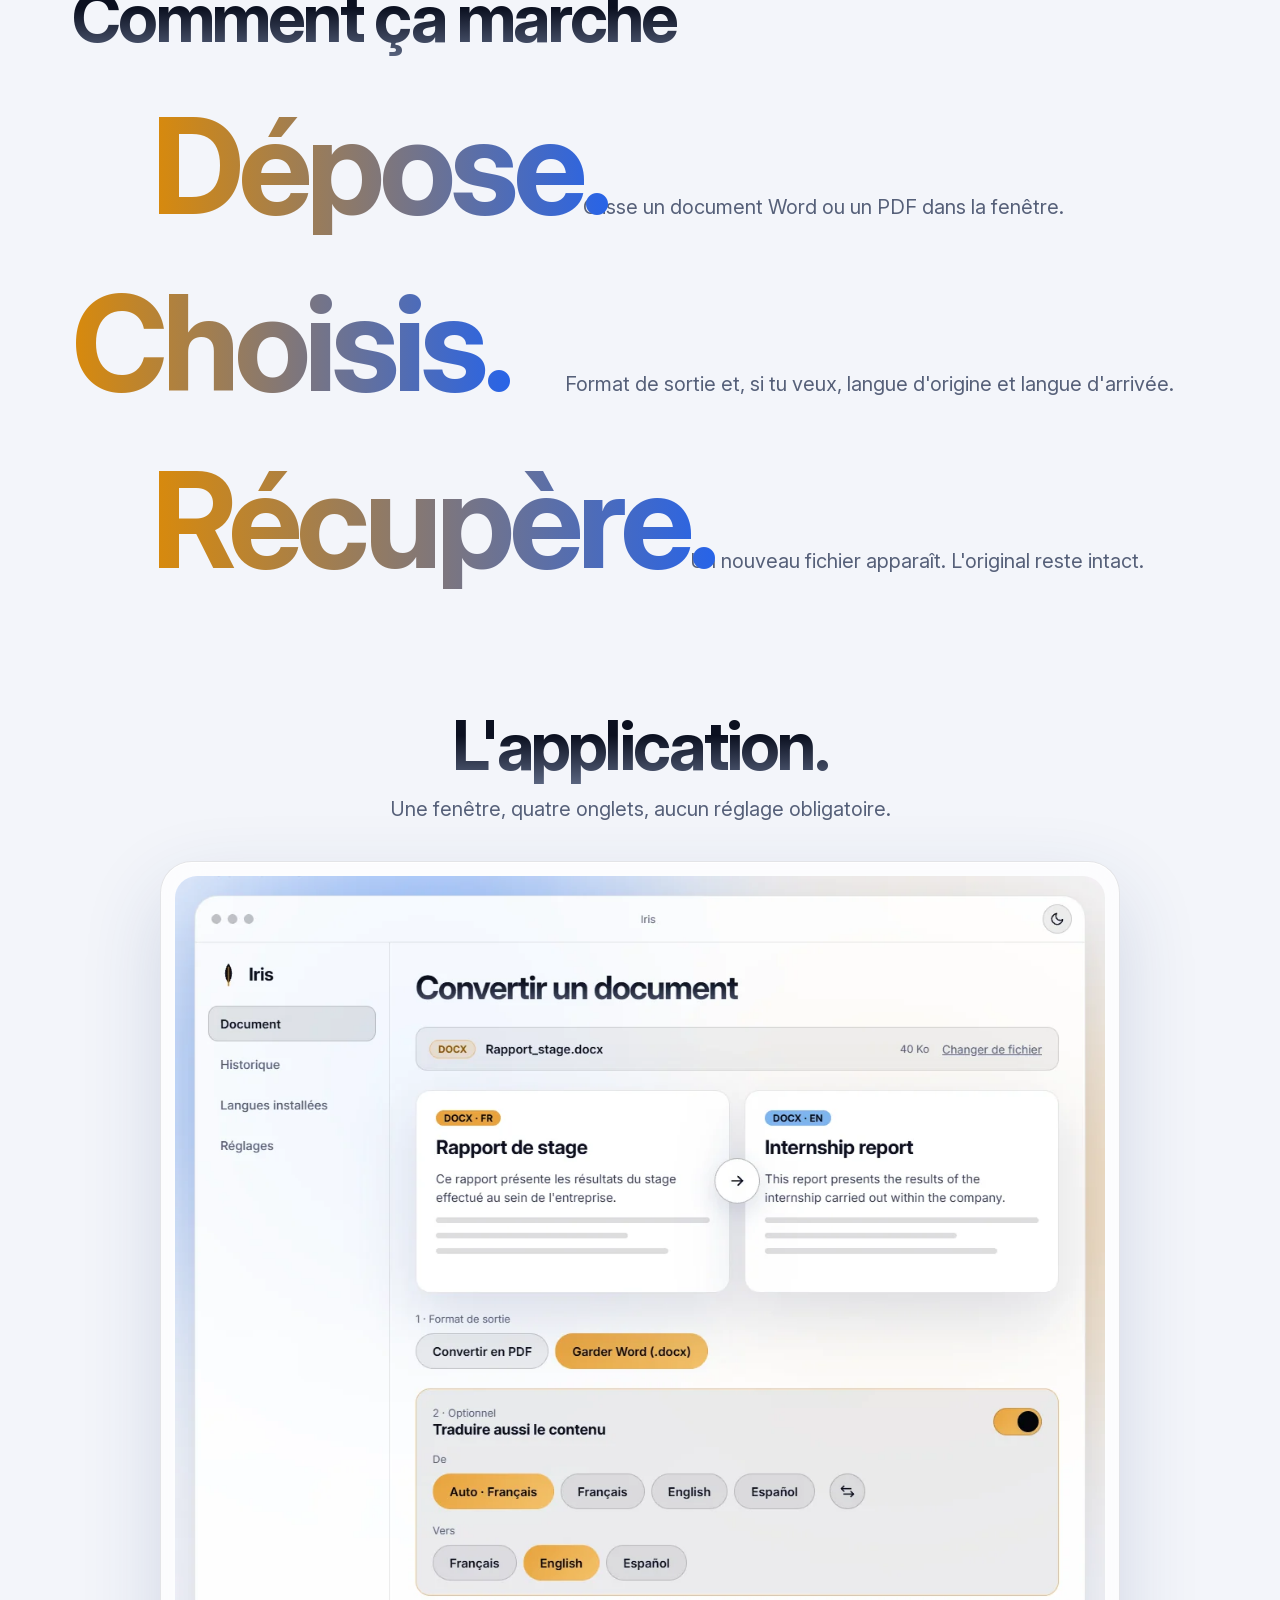
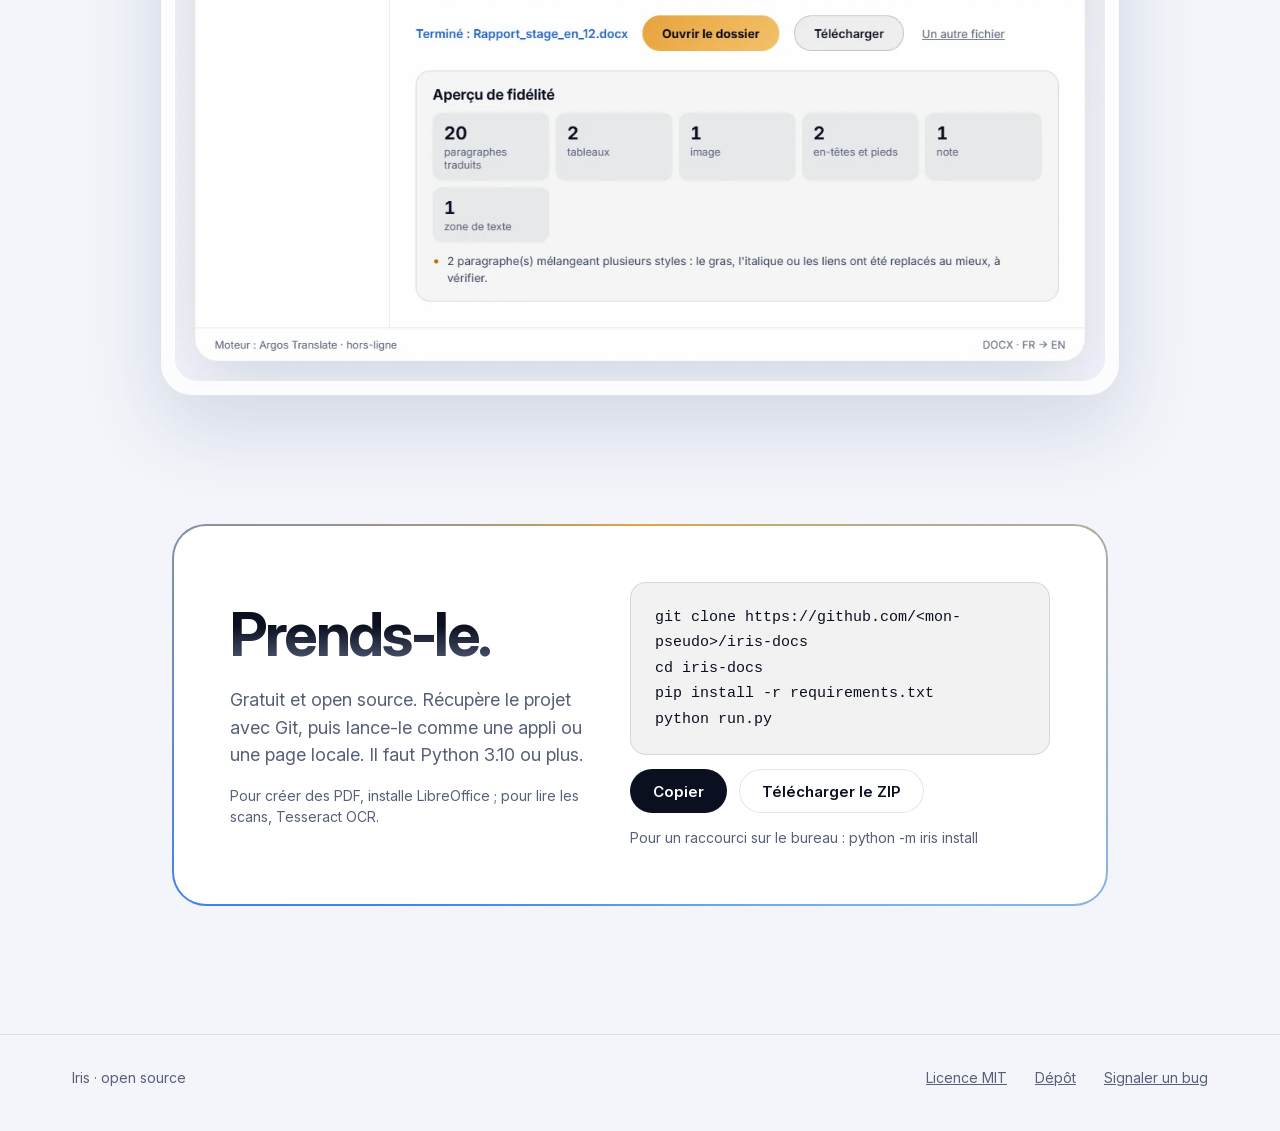
==== commit 70f2864d: "Installe Iris comme une application de bureau, avec icône et fenêtre sans décor" ====
--- a/site/index.html
+++ b/site/index.html
@@ -121,7 +121,7 @@
     <article class="glass card short tilt reveal grow2 formats">
       <div class="card-text">
         <h3 class="grad" data-i18n="formatsTitle">Word et PDF.</h3>
-        <p data-i18n="formatsText">Les .docx sont traités directement. Les PDF passent par un document Word intermédiaire, et les scans sont lus par reconnaissance de caractères.</p>
+        <p data-i18n="formatsText">Les .docx sont traités directement. Un PDF traduit garde ses pages : chaque paragraphe est réécrit à sa place. Les scans sont lus par reconnaissance de caractères.</p>
       </div>
       <div class="files" aria-hidden="true"><div class="fl glass file-docx">DOCX</div><div class="fl2 glass file-pdf">PDF</div></div>
     </article>
@@ -182,7 +182,7 @@
         <a class="btn btn-glass" id="zip" href="#" data-i18n="zip">Télécharger le ZIP</a>
       </div>
       <span id="copied" class="small" role="status" aria-live="polite"></span>
-      <span class="small" data-i18n="soon">Application de bureau à double-cliquer : à venir.</span>
+      <span class="small" data-i18n="soon">Pour un raccourci sur le bureau : python -m iris install</span>
     </div>
   </div>
   </div>
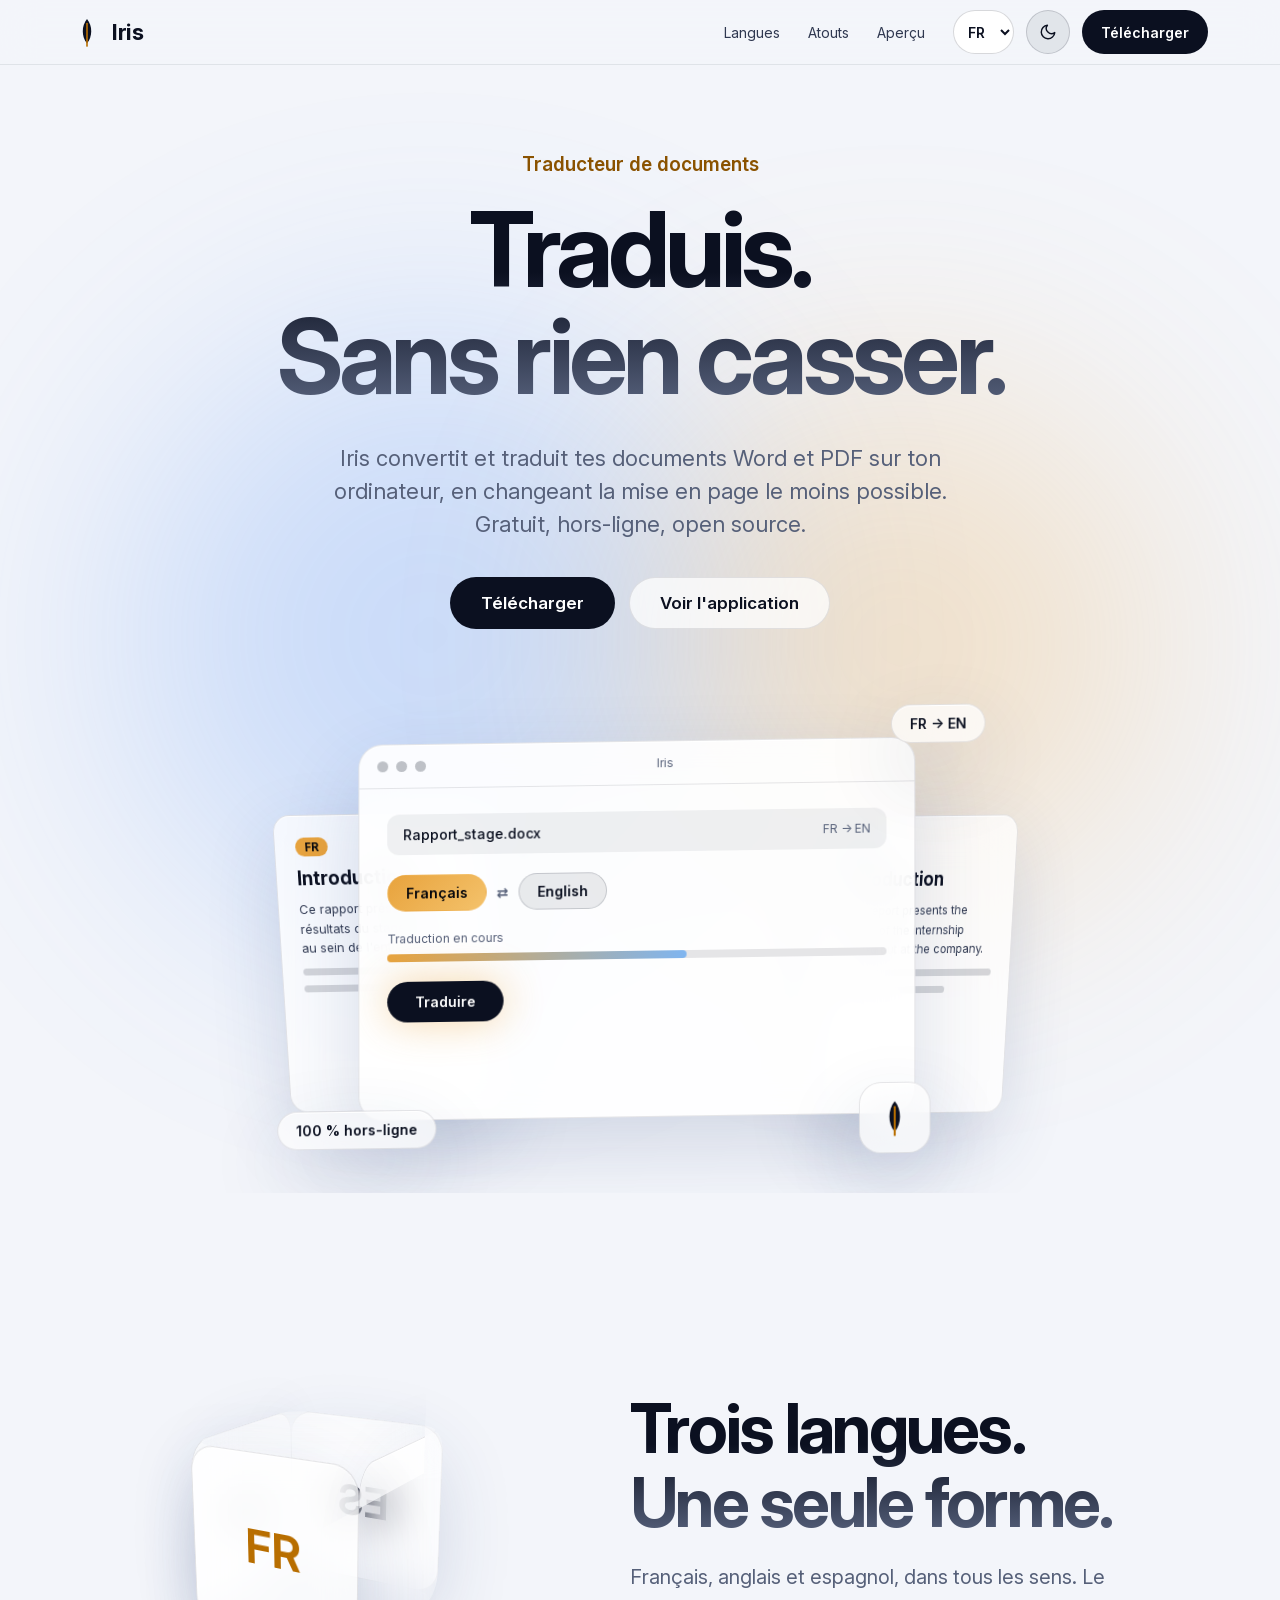
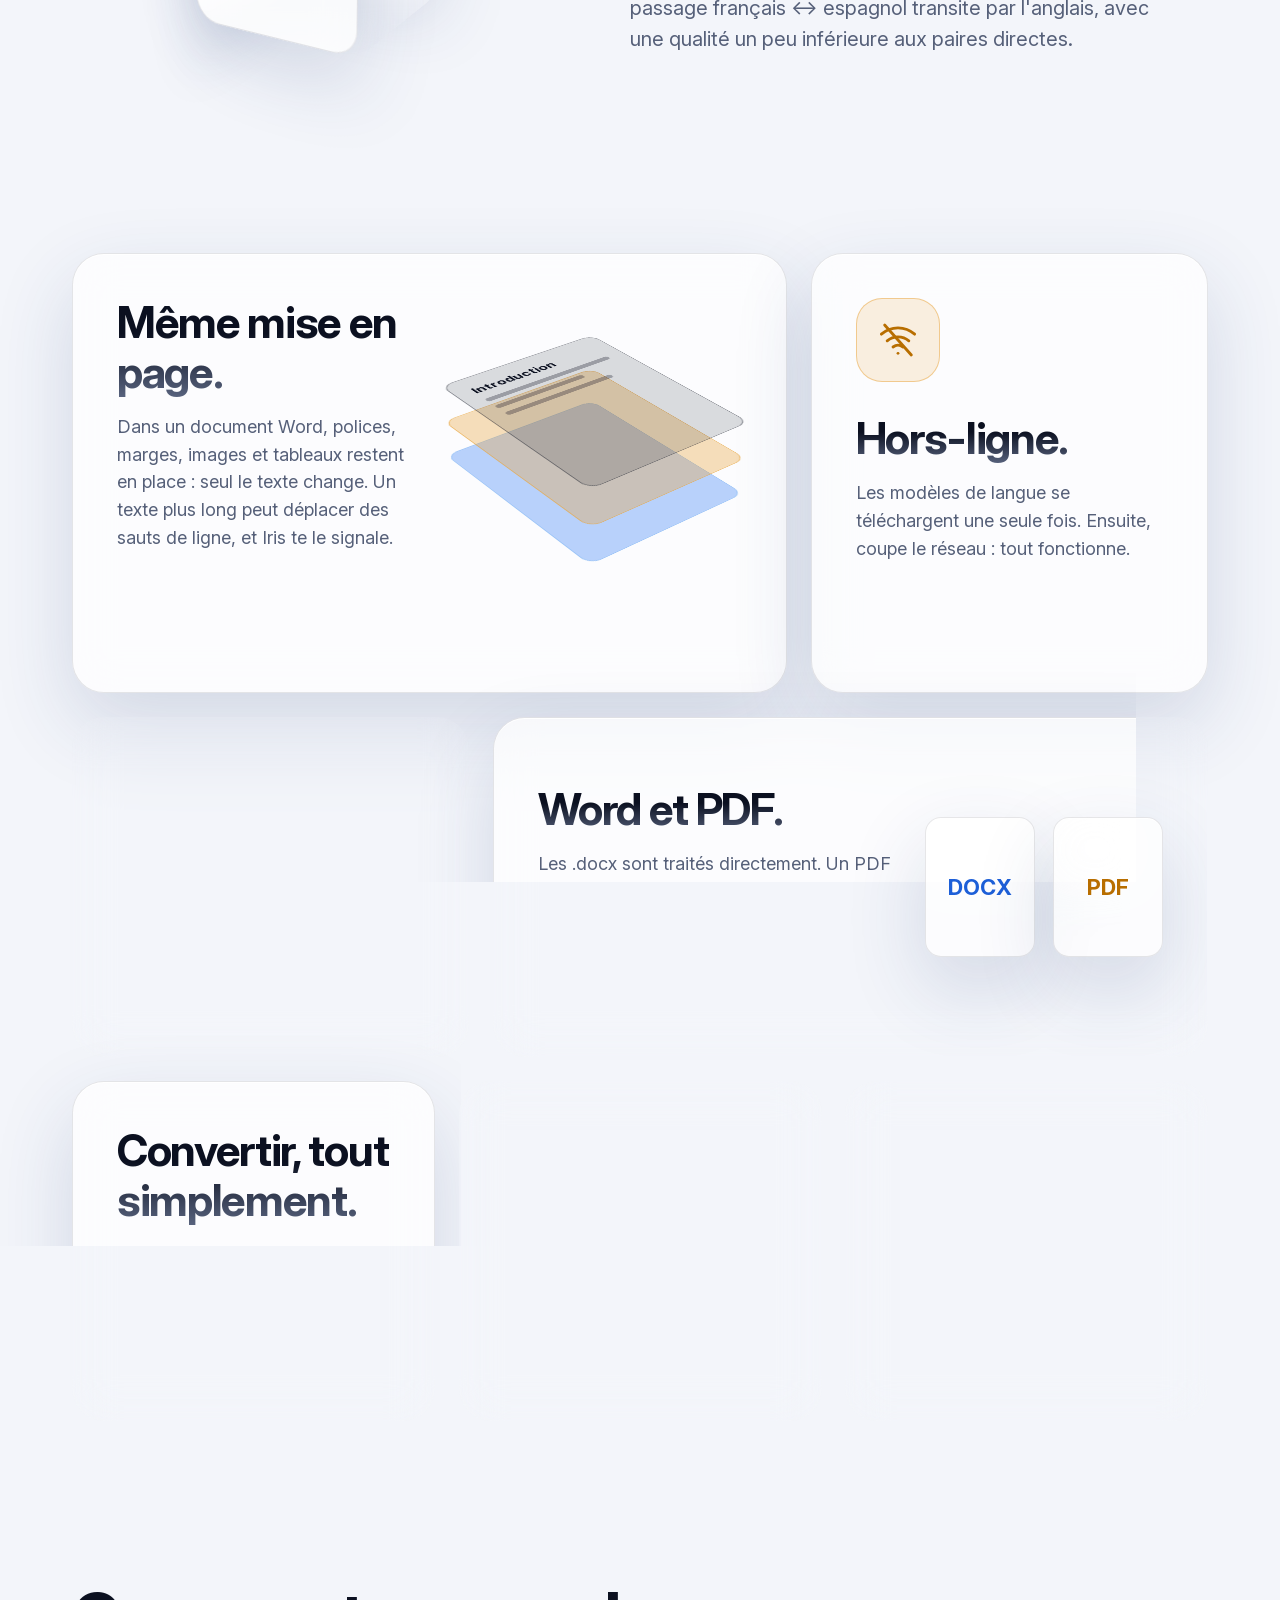
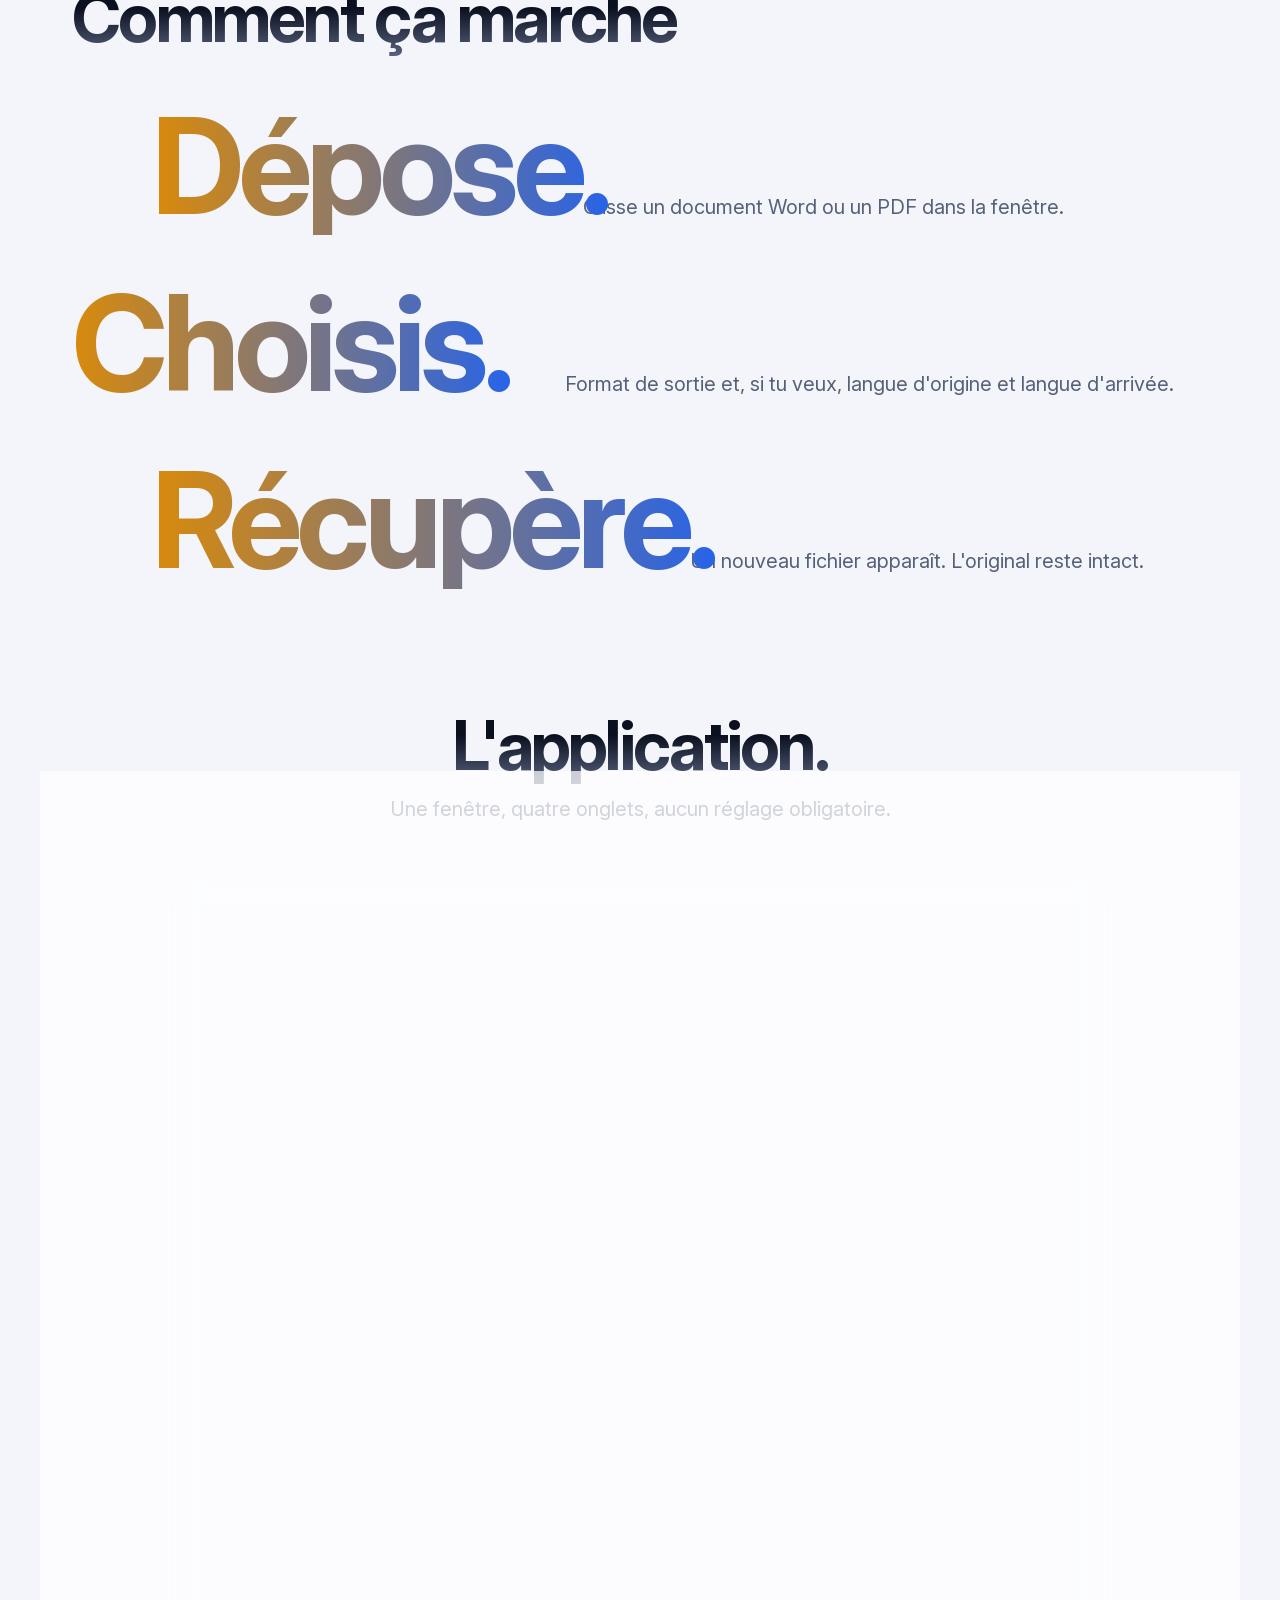
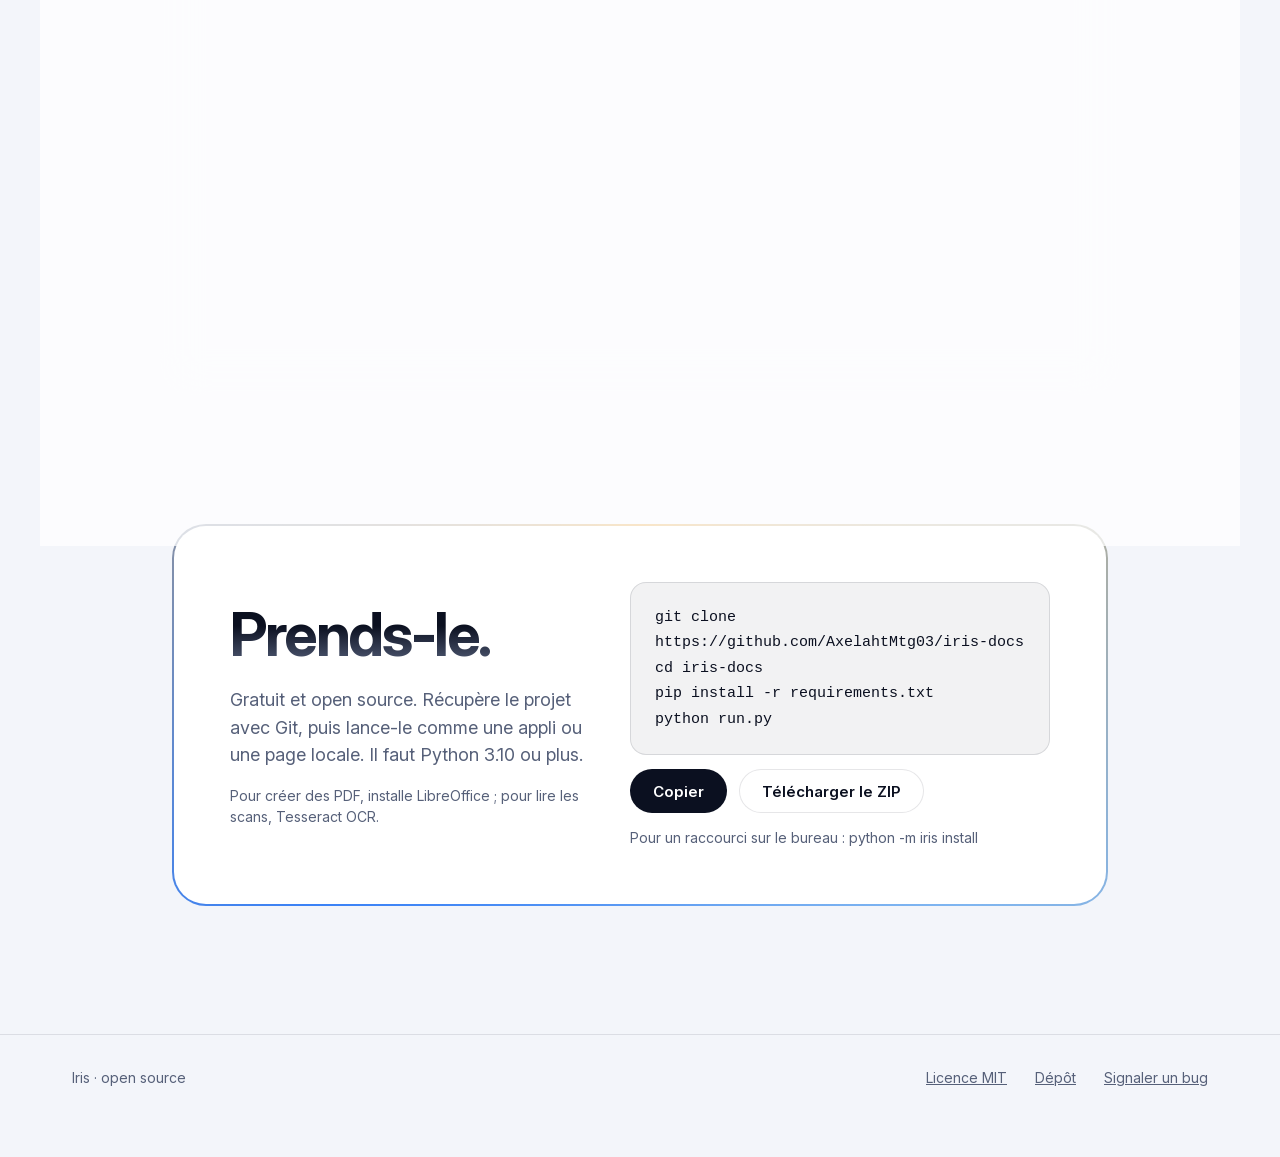
==== commit 5d9ded1e: "Donne à la fenêtre Windows sa propre barre de titre et son icône dans la barre des tâches La page de" ====
--- a/site/index.html
+++ b/site/index.html
@@ -173,7 +173,7 @@
       <p class="small" data-i18n="getTools">Pour créer des PDF, installe LibreOffice ; pour lire les scans, Tesseract OCR.</p>
     </div>
     <div class="get-code">
-      <pre id="commands" tabindex="0" data-i18n-label="commandsLabel" aria-label="Commandes d'installation">git clone https://github.com/&lt;mon-pseudo&gt;/iris-docs
+      <pre id="commands" tabindex="0" data-i18n-label="commandsLabel" aria-label="Commandes d'installation">git clone https://github.com/AxelahtMtg03/iris-docs
 cd iris-docs
 pip install -r requirements.txt
 python run.py</pre>
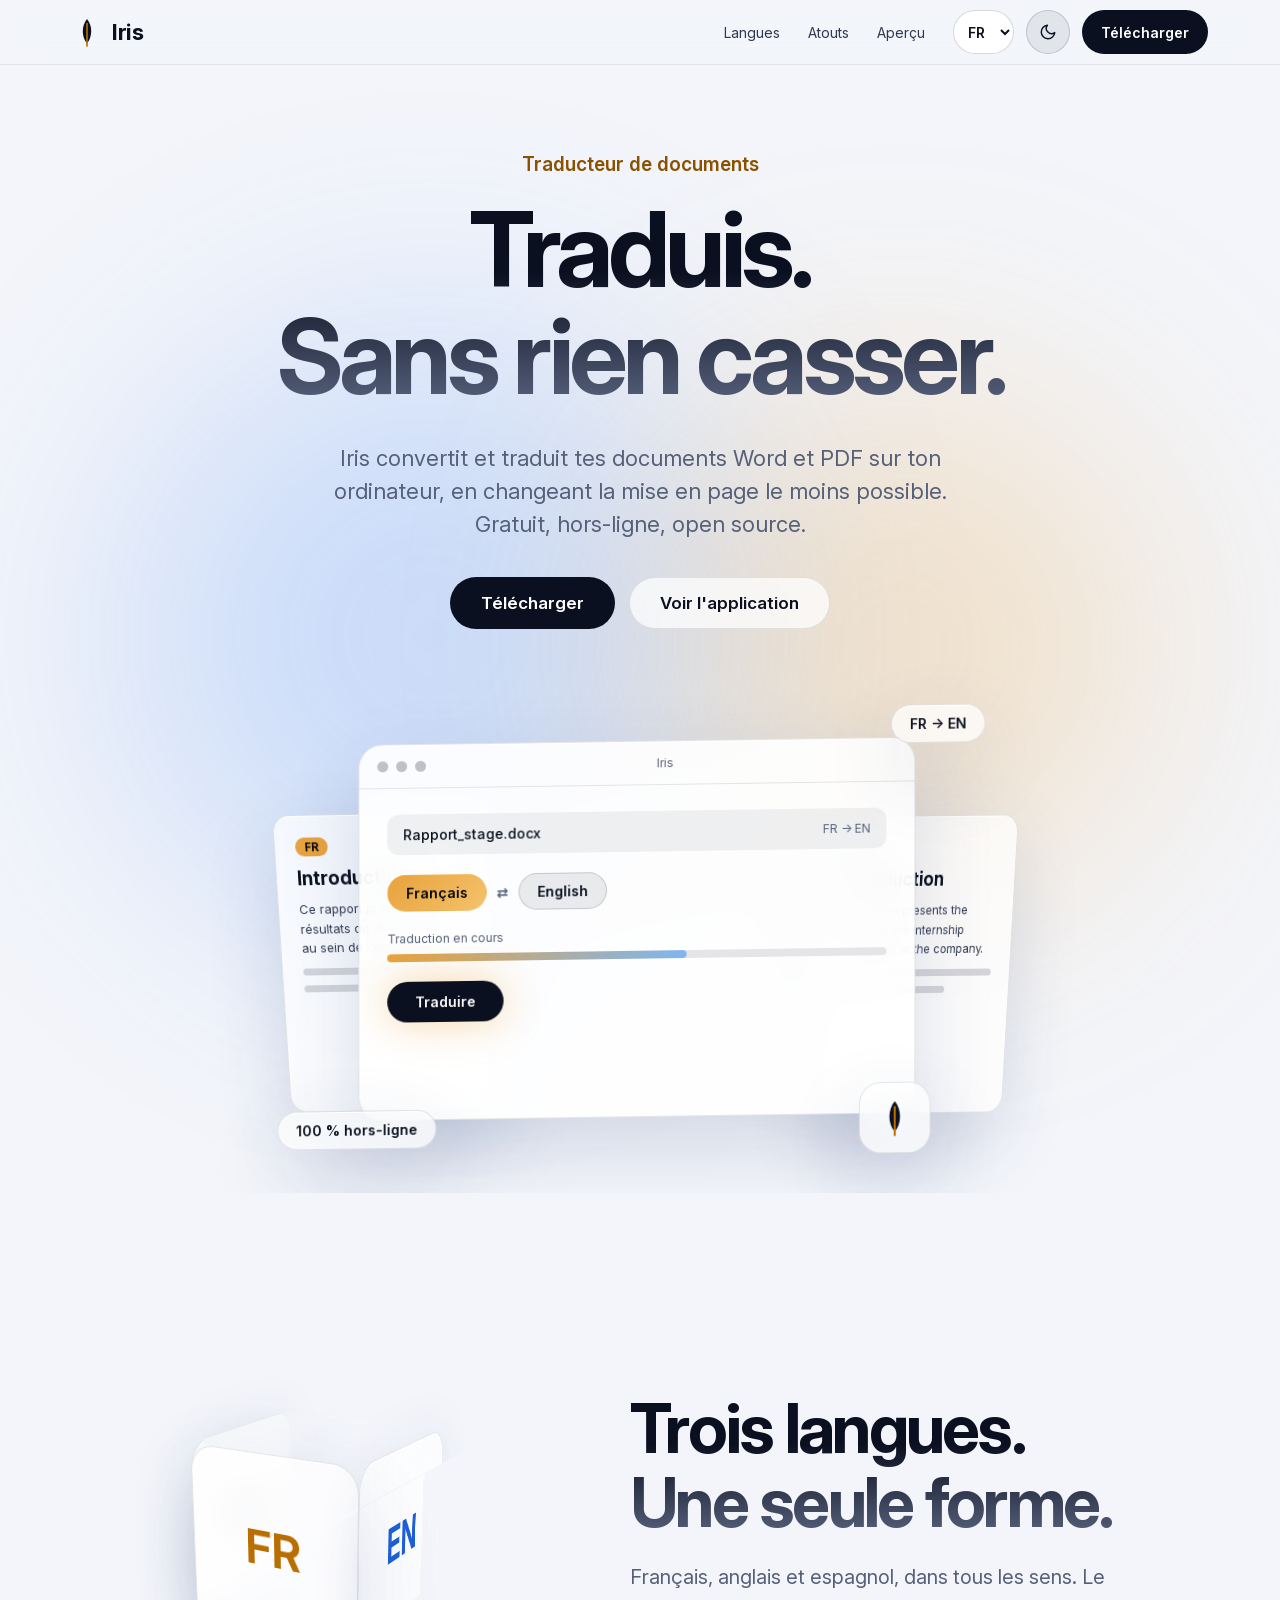
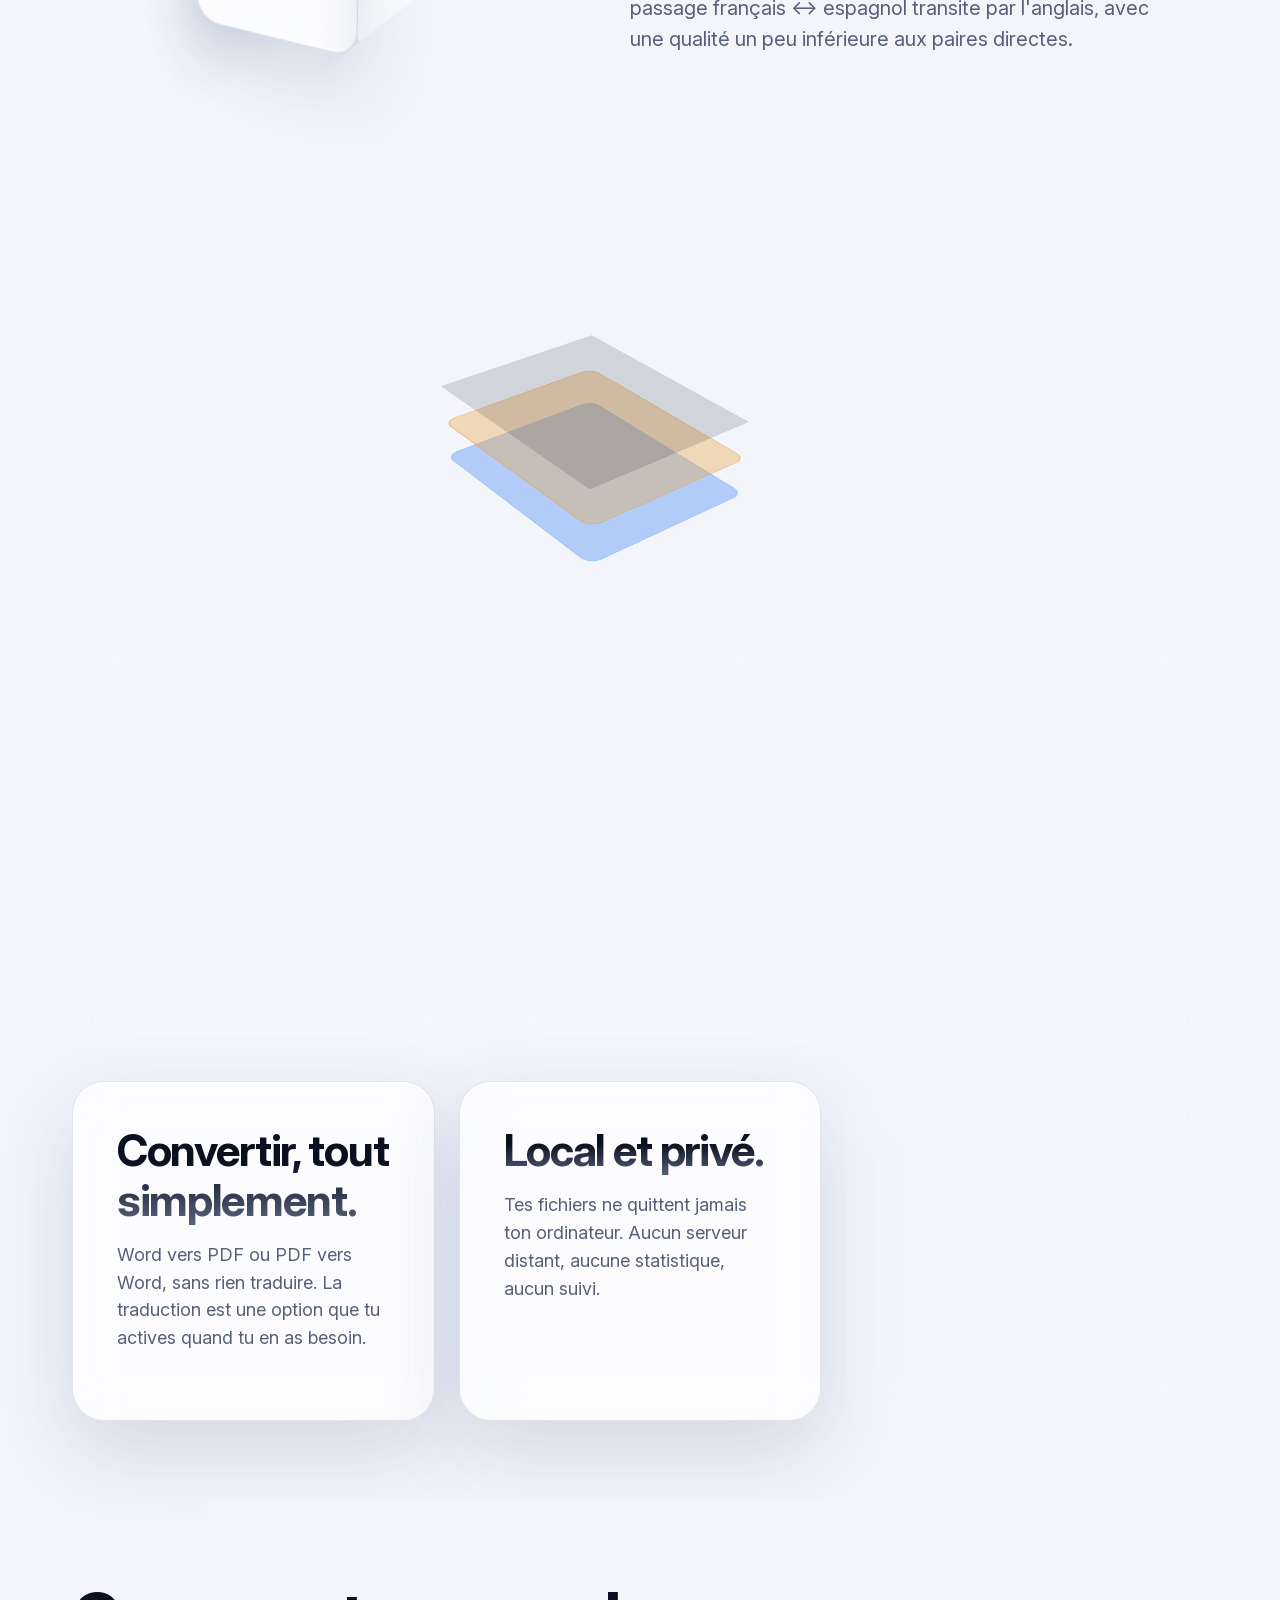
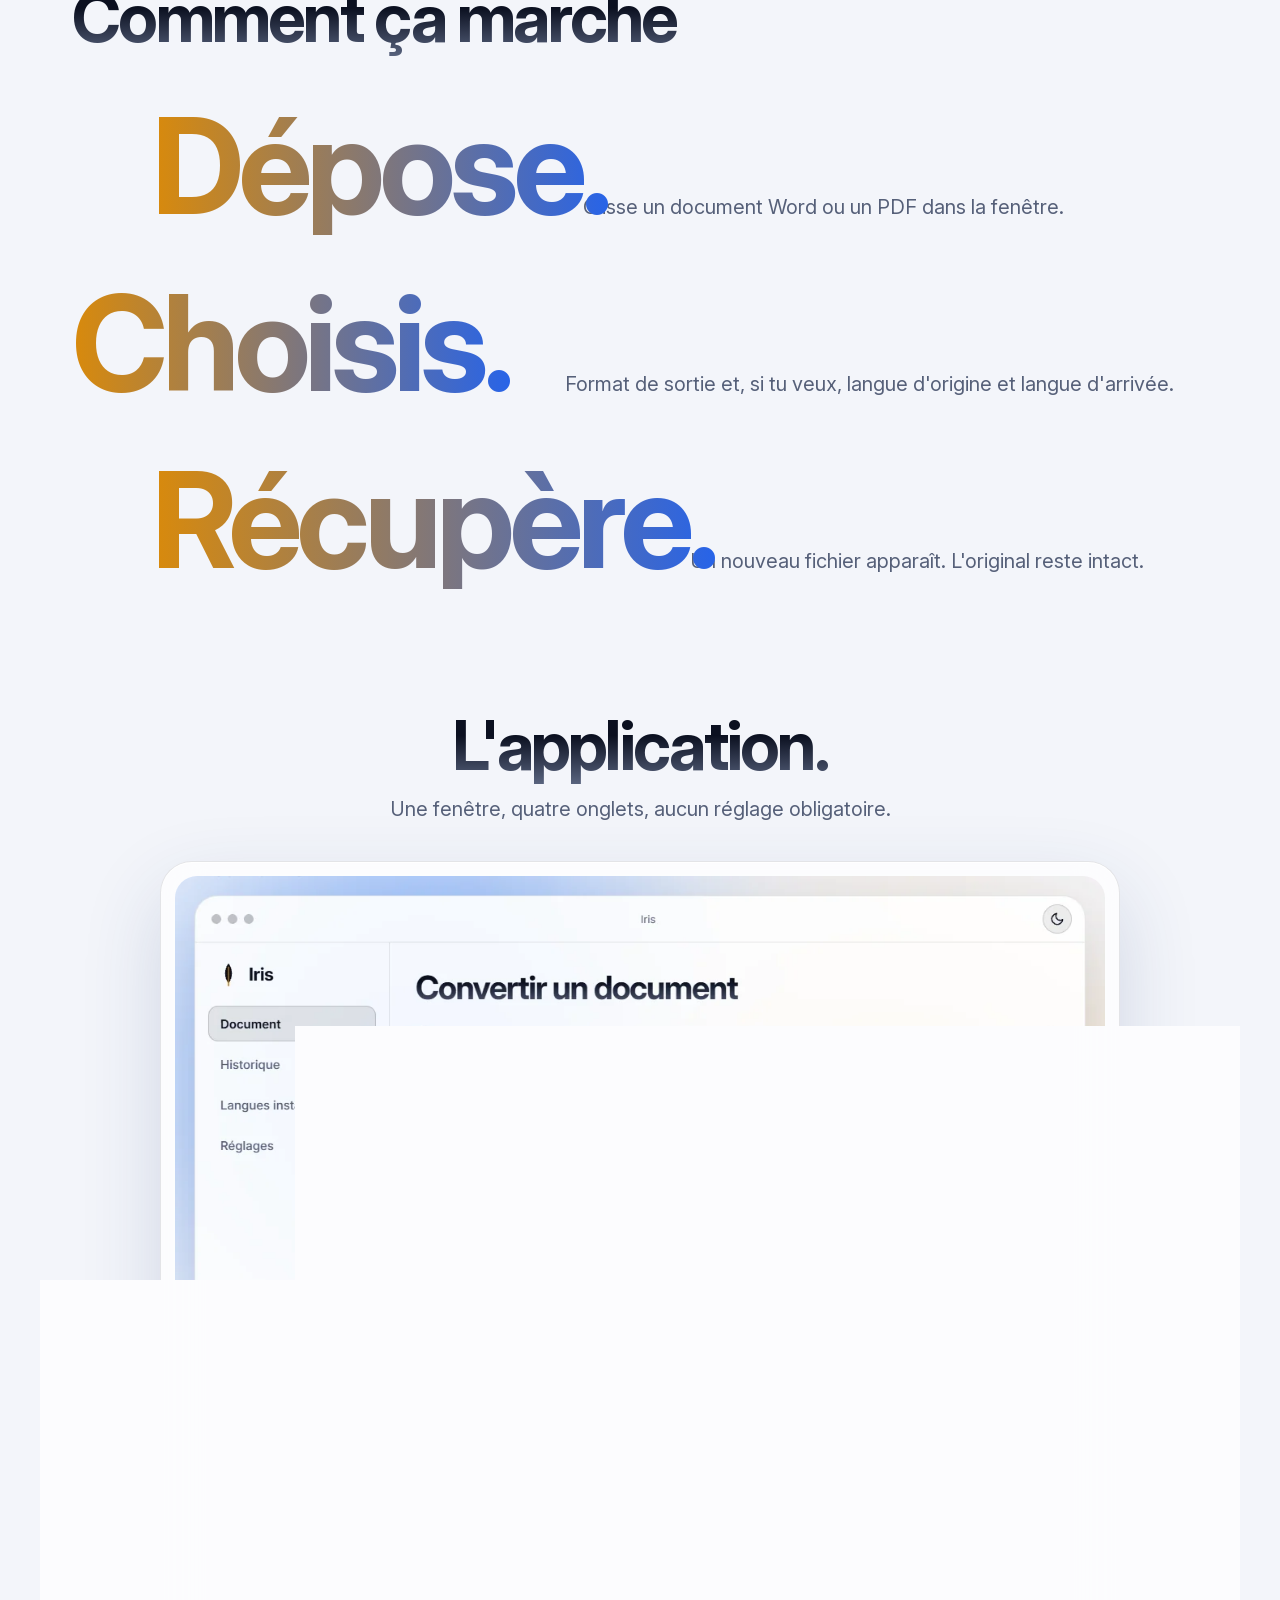
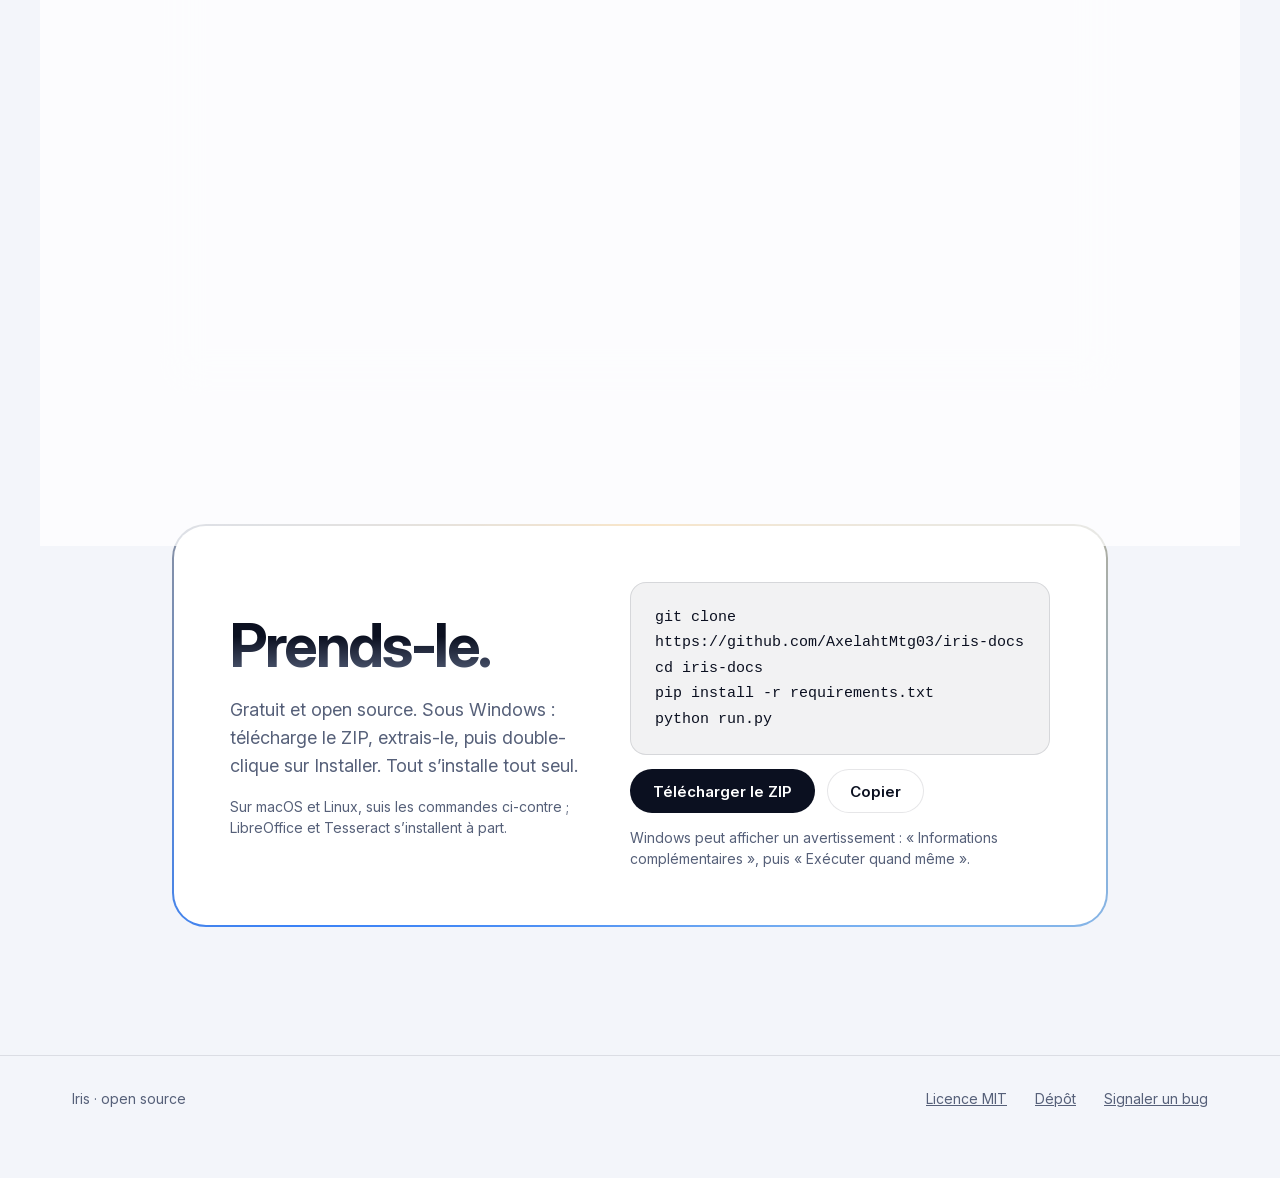
==== commit 3afb655d: "Installe Iris en un double-clic sous Windows" ====
--- a/site/index.html
+++ b/site/index.html
@@ -169,8 +169,8 @@
   <div class="get-card">
     <div class="get-text">
       <h2 class="grad" data-i18n="getTitle">Prends-le.</h2>
-      <p data-i18n="getText">Gratuit et open source. Récupère le projet avec Git, puis lance-le comme une appli ou une page locale. Il faut Python 3.10 ou plus.</p>
-      <p class="small" data-i18n="getTools">Pour créer des PDF, installe LibreOffice ; pour lire les scans, Tesseract OCR.</p>
+      <p data-i18n="getText">Gratuit et open source. Sous Windows : télécharge le ZIP, extrais-le, puis double-clique sur Installer. Tout s’installe tout seul.</p>
+      <p class="small" data-i18n="getTools">Sur macOS et Linux, suis les commandes ci-contre ; LibreOffice et Tesseract s’installent à part.</p>
     </div>
     <div class="get-code">
       <pre id="commands" tabindex="0" data-i18n-label="commandsLabel" aria-label="Commandes d'installation">git clone https://github.com/AxelahtMtg03/iris-docs
@@ -178,11 +178,11 @@
 pip install -r requirements.txt
 python run.py</pre>
       <div class="get-actions">
-        <button type="button" class="btn btn-primary" id="copy" data-i18n="copy">Copier</button>
-        <a class="btn btn-glass" id="zip" href="#" data-i18n="zip">Télécharger le ZIP</a>
+        <a class="btn btn-primary" id="zip" href="#" data-i18n="zip">Télécharger le ZIP</a>
+        <button type="button" class="btn btn-glass" id="copy" data-i18n="copy">Copier</button>
       </div>
       <span id="copied" class="small" role="status" aria-live="polite"></span>
-      <span class="small" data-i18n="soon">Pour un raccourci sur le bureau : python -m iris install</span>
+      <span class="small" data-i18n="soon">Windows peut afficher un avertissement : « Informations complémentaires », puis « Exécuter quand même ».</span>
     </div>
   </div>
   </div>
